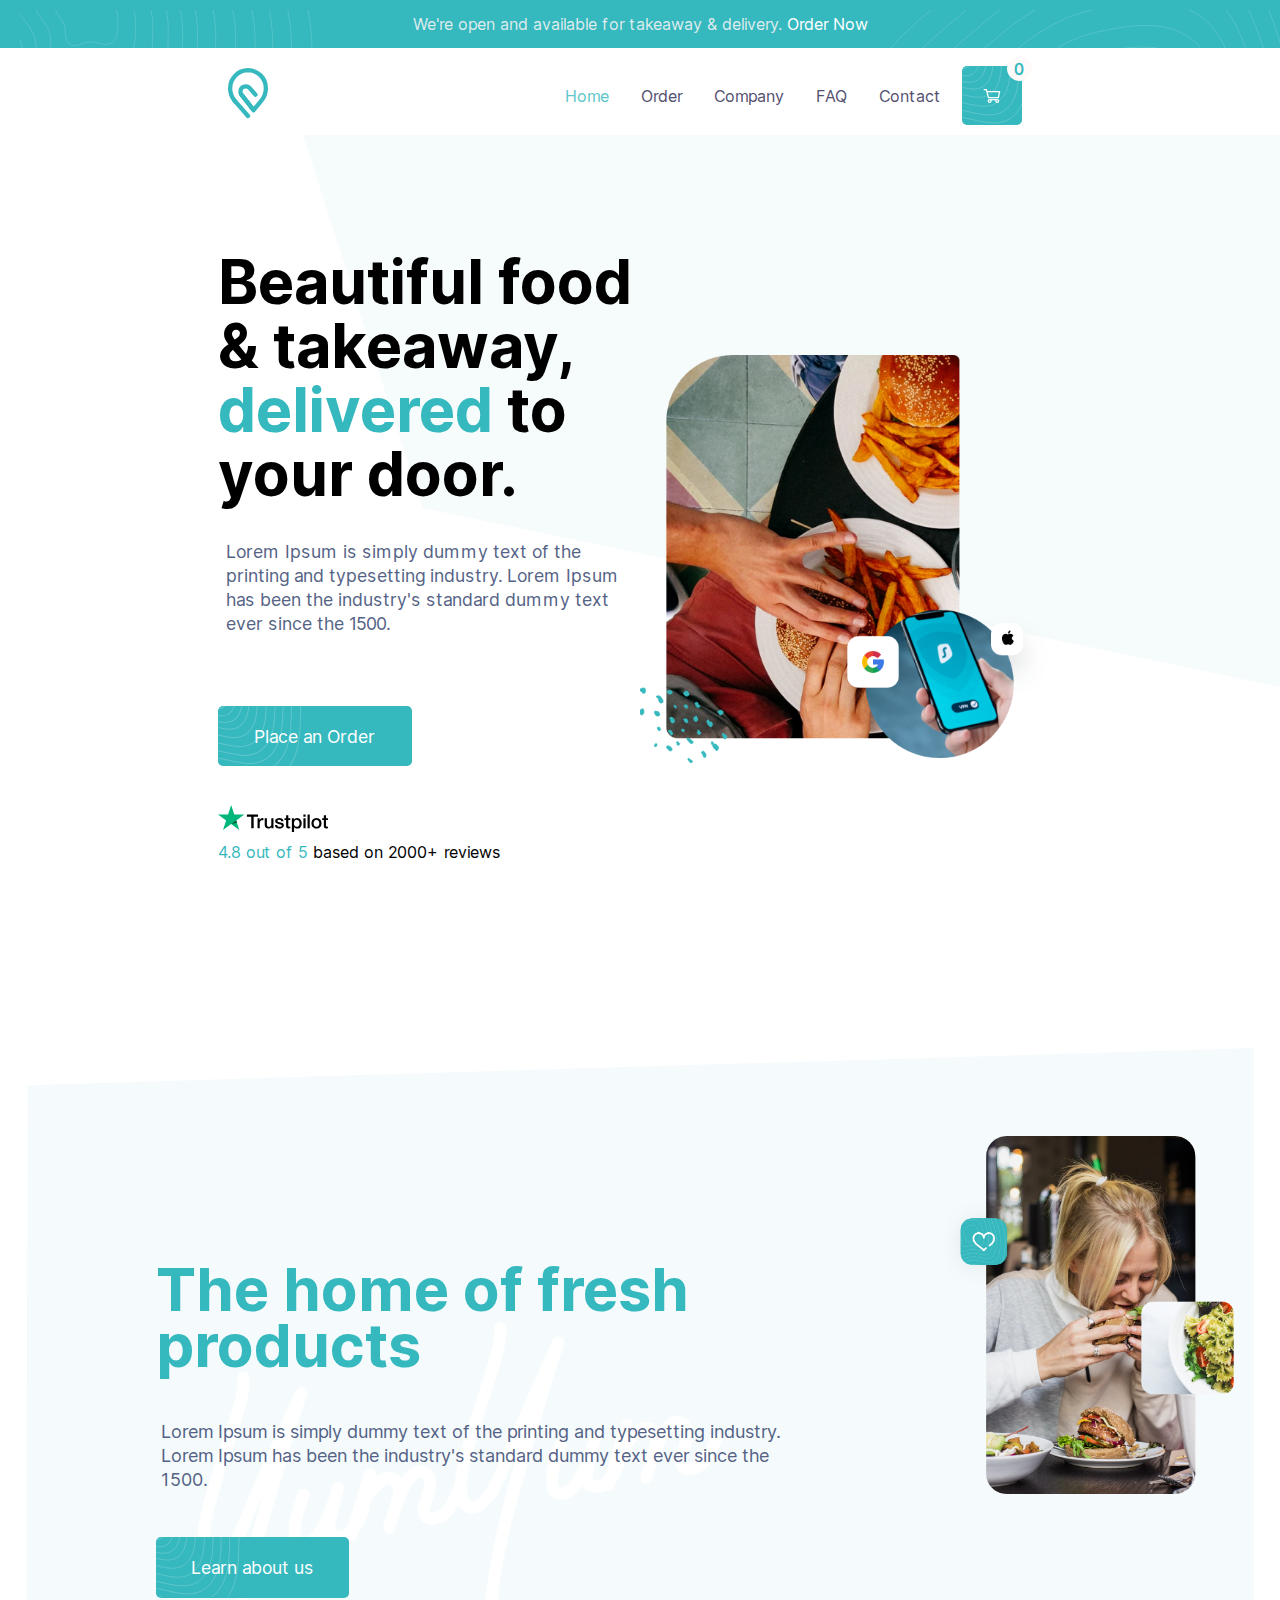
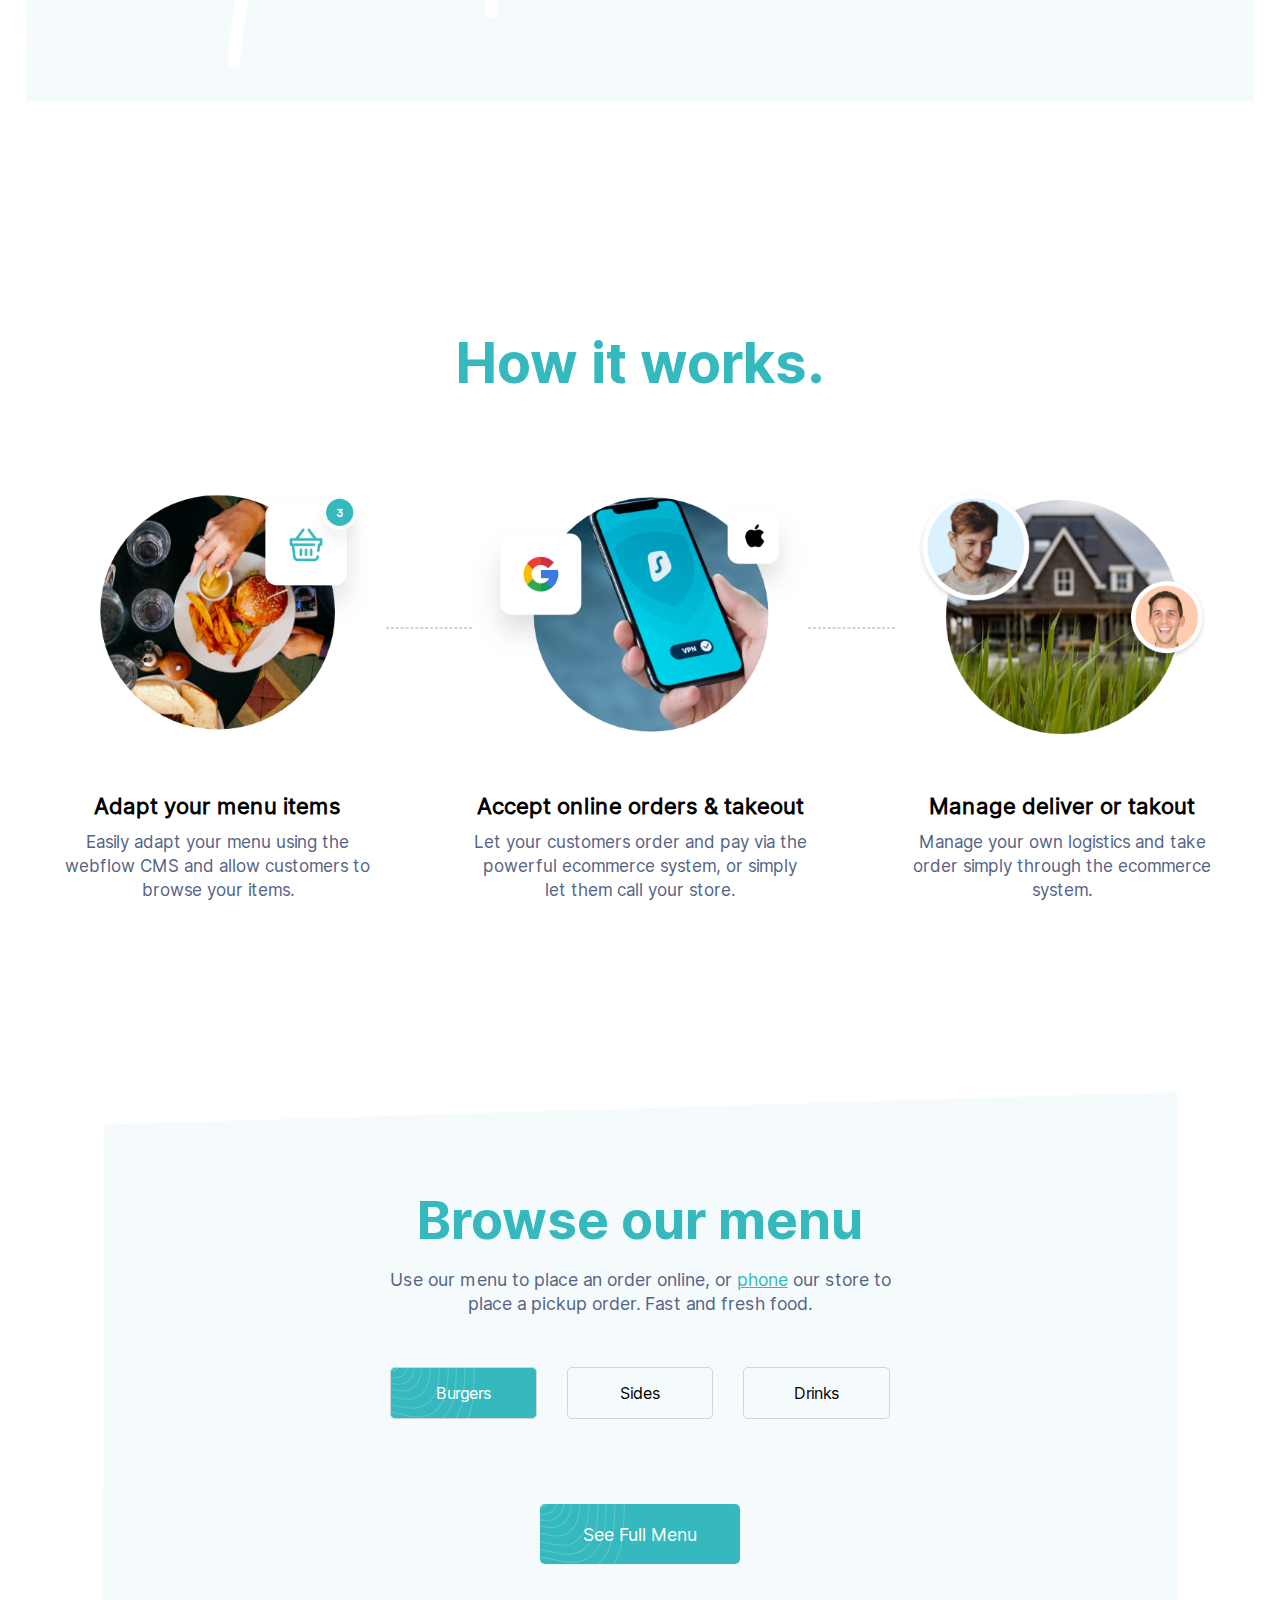
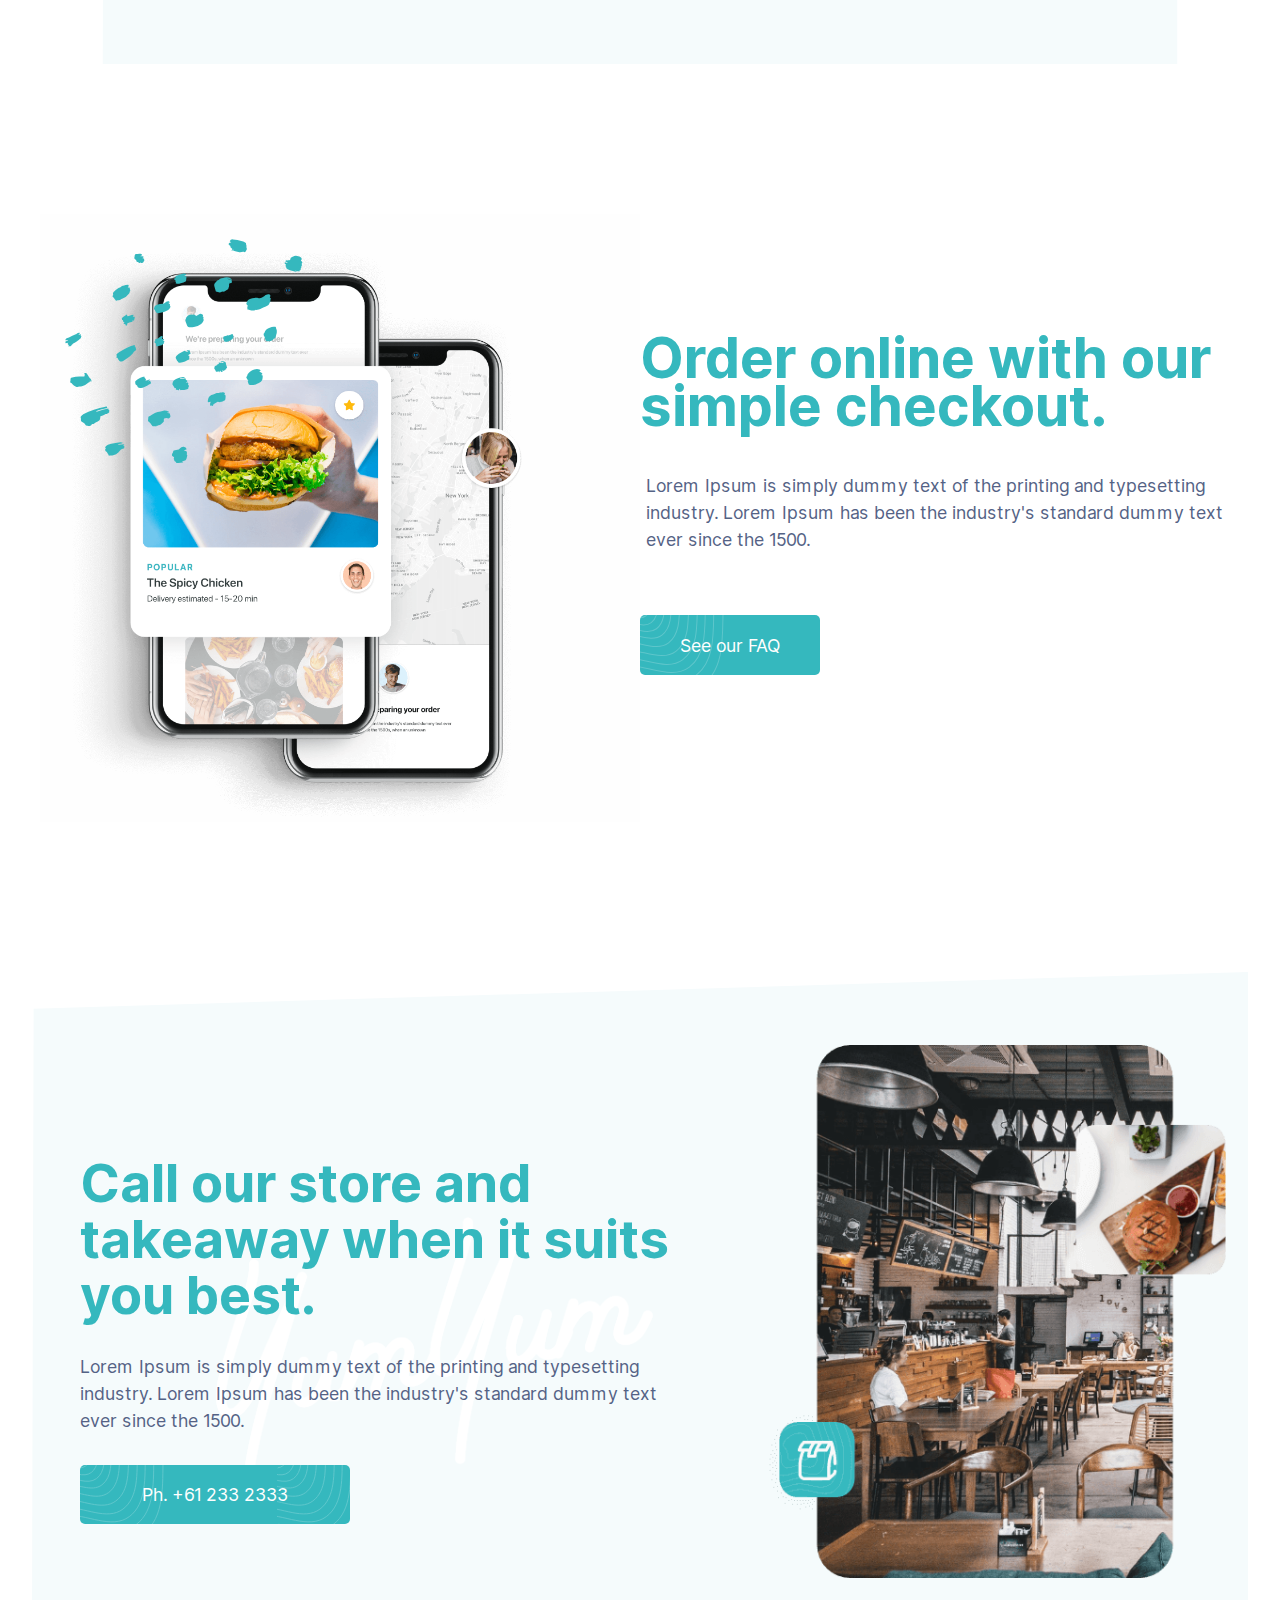
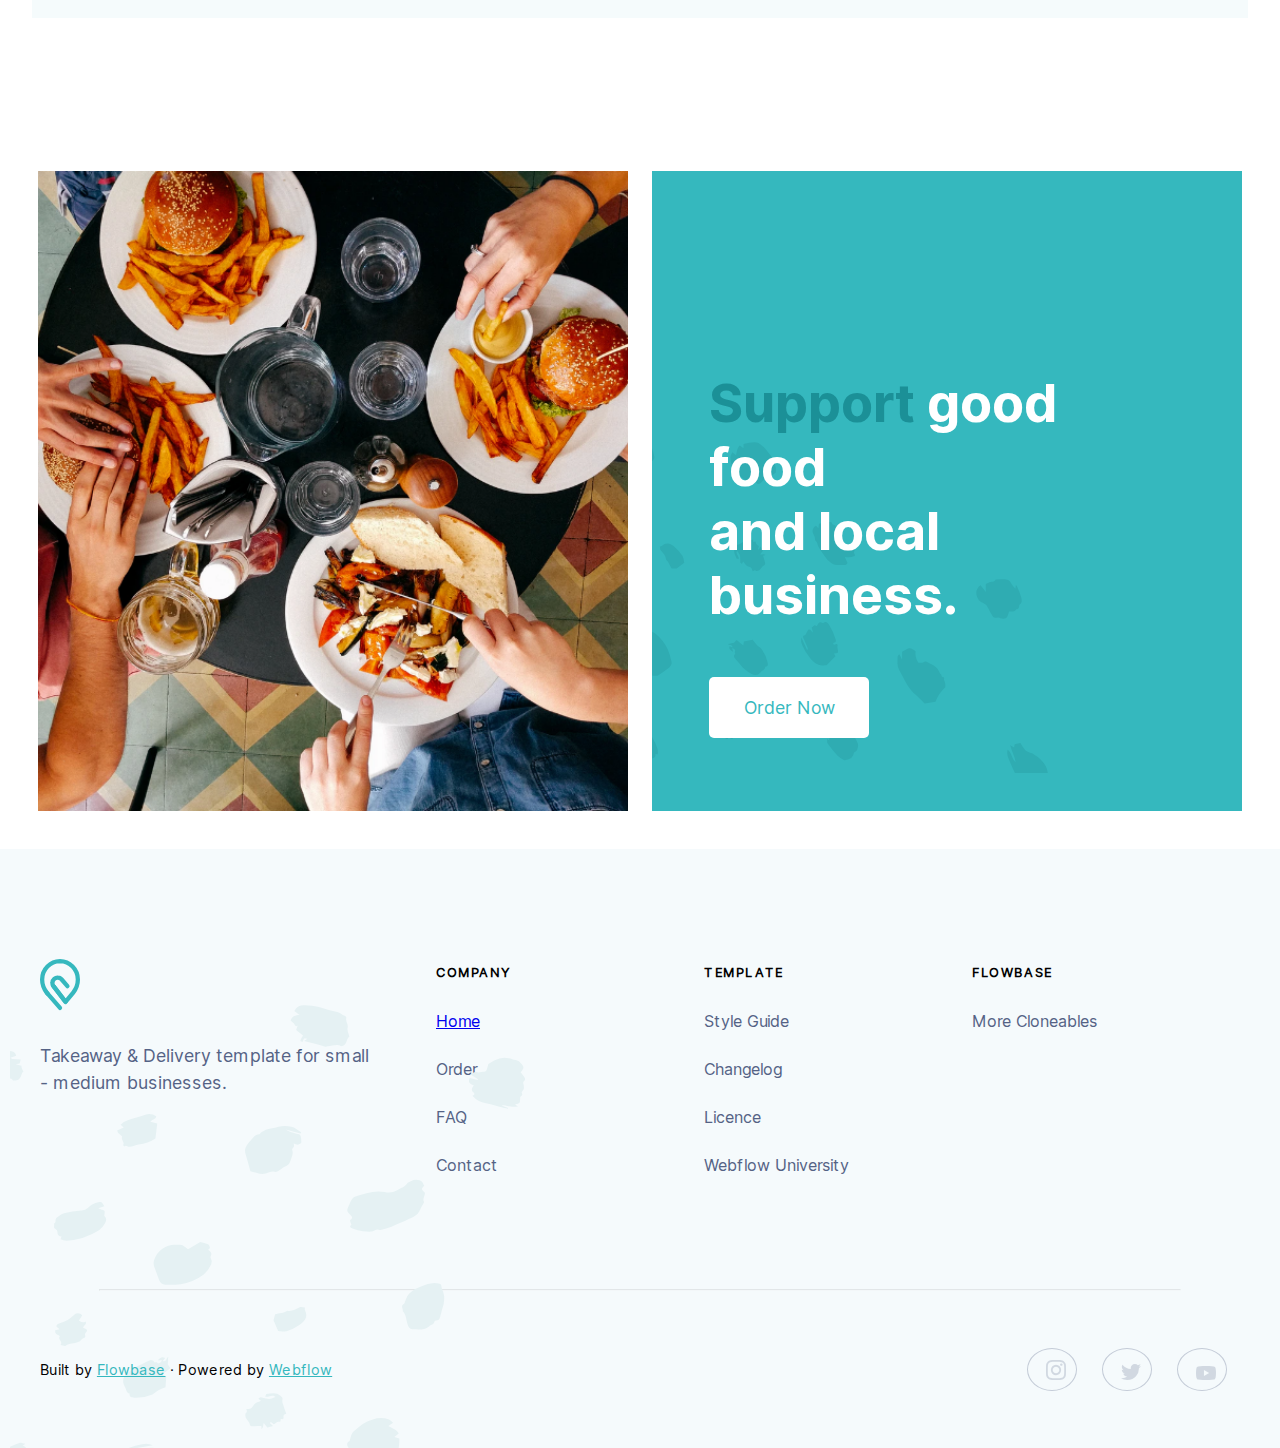
==== src/main/resources/static/index.html @ 2da36d3e "Created menu info retrieval from file + populate home page menu." ====
<!DOCTYPE html>
<html lang="en">
<head>
    <meta charset="UTF-8">
    <meta http-equiv="X-UA-Compatible" content="IE=edge">
    <meta name="viewport" content="width=device-width, initial-scale=1.0">
    <link rel="stylesheet" href="styles.css">
    <title>Document</title>
</head>
<body>
    <aside id="checkout-aside">
        <div id="blackout"></div>
        <div id="checkout-aside-content">
            <section id="checkout-top-section">
                <p>Your Order</p>
                <div id="checkout-close-container">
                    <img id="checkout-close" src="images/x-solid.svg" height="16px" width="16px"/>
                </div>
            </section>
    
            <hr class="edge-to-edge">
    
            <section id="checkout-bottom-section"></section>
        </div>
    </aside>

    <nav>
        <section id="delivery-notice">
            <img src="images/Banner Wave.svg" id="banner-wave">
            <p>We're open and available for takeaway & delivery. <a id="order-now">Order Now</a></p>
        </section>

        <section id="link-menu">
            <div id="nav-right">
                <div id="logo-container">
                    <a href="index.html"><img src="images/Logo.svg" id="logo"></a>
                </div>
                <ul id="nav-list">
                    <li><a class="active">Home</a></li>
                    <li><a>Order</a></li>
                    <li><a>Company</a></li>
                    <li><a>FAQ</a></li>
                    <li><a>Contact</a></li>
                </ul>

                <div id="cart-button">
                    <a>
                        <div id="cart-banner-container">
                            <img src="images/Button Wave.svg" id="cart-banner">
                        </div>
                        <img src="images/shopping-cart.svg" id="cart-pic">
                        <div id="round-div-cart">
                            <p id="in-cart">0</p>
                        </div>
                    </a>
                </div>

                <div id="burger-menu">
                    <a>
                        <img id="burger-menu-icon" src="images/Hamburger_icon.svg">
                    </a>
                </div>
            </div>
        </section>
    </nav>

    <main>
        <section id="first-impression">
            <img src="images/BG Shape.svg" id="impression-bg">
            <div id="first-impression-content">
                <div id="first-impression-left">
                    <h1>Beautiful food & takeaway, <span class="highlight-blue inter-bold">delivered</span> to your door.</h1>
                    <p id="h1-under">Lorem Ipsum is simply dummy text of the printing and typesetting industry. Lorem Ipsum has been the industry's standard dummy text ever since the 1500.</p>
                    <button class="design-button" id="first-impression-button">Place an Order</button>
                    <img id="trustpilot" src="images/trustpilot-logo.svg">
                    <p id="review-text"><span class="highlight-blue">4.8 out of 5</span> based on 2000+ reviews</p>
                </div>

                <div id="first-impression-right">
                    <img src="images/Hero Image.png" id="social-food">
                </div>
            </div>
        </section>

        <section id="fresh-products">
            <div id="fresh-products-content">
                <div id="left-fresh-section">
                    <img id="yum-yum" src="images/YumYum.png"> 
                    <h1>The home of fresh products</h1>
                    <p>Lorem Ipsum is simply dummy text of the printing and typesetting industry. Lorem Ipsum has been the industry's standard dummy text ever since the 1500.</p>
                    
                    <form onsubmit="learnAboutUs(event)" method="get">
                        <button id="about-us-button" class="design-button">Learn about us</button>
                    </form>
                </div>
                <div id="right-fresh-section">
                    <img id="woman-eating-burger" src="images/Group 33.png">
                </div>
            </div>
        </section>

        <section id="how-it-works">
            <h1 class="highlight-blue">How it works.</h1>

            <div id="steps-container">
                <div class="step" id="step-1">
                    <img class="step-image" src="images/Step 01.png">
                    <h2>Adapt your menu items</h2>
                    <p>Easily adapt your menu using the webflow CMS and allow customers to browse your items.</p>
                </div>
                
                <div class="dashed-line"></div>

                <div class="step" id="step-2">
                    <img class="step-image" src="images/Step 02.png">
                    <h2>Accept online orders & takeout</h2>
                    <p>Let your customers order and pay via the powerful ecommerce system, or simply let them call your store.</p>
                </div>
                
                <div class="dashed-line"></div>

                <div class="step" id="step-3">
                    <img class="step-image" src="images/Step 03.png">
                    <h2>Manage deliver or takout</h2>
                    <p>Manage your own logistics and take order simply through the ecommerce system.</p>
                </div>
            </div>
        </section>

        <section id="menu-container">
            <img class="background-image" id="menu-bg" src="images/BG Shape Content.svg">

            <section id="menu-content">
                <section id="menu-heading">
                    <h1>Browse our menu</h1>
                    <p>Use our menu to place an order online, or <a id="phone-link" class="highlight-blue">phone</a> our store to place a pickup order. Fast and fresh food.</p>
                    <section id="menu-type-buttons">
                        <button class="menu-button active-button">Burgers</button>
                        <button class="menu-button">Sides</button>
                        <button class="menu-button">Drinks</button>
                    </section>
                </section>

                <section id="menu-grid"></section>

                <button class="design-button" id="full-menu-button">See Full Menu</button>
            </section>
        </section>

        <section id="faq">
            <img id="dot-pattern" src="images/Content Pattern.svg">

            <section id="faq-content">
                <img id="faq-image" src="images/Phones.png">

                <div id="faq-right-section">
                    <h1 class="highlight-blue">Order online with our simple checkout.</h1>
                    <p>Lorem Ipsum is simply dummy text of the printing and typesetting industry. Lorem Ipsum has been the industry's standard dummy text ever since the 1500.</p>
                    <button id="see-faq-button" class="design-button">See our FAQ</button>
                </div>
            </section>

        </section>

        <section id="call">
            <div id="call-section">
                <div id="left-call-section">
                    <img id="call-yum-yum" src="images/YumYum.png">
                    <h1 class="highlight-blue">Call our store and takeaway when it suits you best.</h1>
                    <p>Lorem Ipsum is simply dummy text of the printing and typesetting industry. Lorem Ipsum has been the industry's standard dummy text ever since the 1500.</p>
                    <button id="faq-button" class="design-button">Ph. +61 233 2333</button>
                </div>

                <img id="phone-image" src="images/Food Takeaway.png">
            </div>
        </section>

        <section id="order">
            <div id="order-image-container"></div>

            <div id="order-section">
                <h1><span class="dark-prime-blue">Support</span> good food <br> and local business.</h1>
                <button id="order-button">Order Now</button>
            </div>
        </section>
    </main>

    <footer>
        <section id="links-section">
            <section id="logo-and-purpose">
                <img id="footer-logo" src="images/Logo.svg">
                <p>Takeaway & Delivery template for small - medium businesses.</p>
            </section>

            <section id="columns">
                <section class="footer-col">
                    <h6>COMPANY</h6>
                    <ul>
                        <li><a href="index.html" id="footer-home">Home</a></li>
                        <li><a id="footer-order">Order</a></li>
                        <li><a id="footer-faq">FAQ</a></li>
                        <li><a id="footer-contact">Contact</a></li>
                    </ul>
                </section>
    
                <section class="footer-col">
                    <h6>TEMPLATE</h6>
                    <ul>
                        <li class="footer-double-word"><a id="footer-style-guide">Style Guide</a></li>
                        <li><a id="footer-changelog">Changelog</a></li>
                        <li><a id="footer-licence">Licence</a></li>
                        <li class="footer-double-word"><a id="footer-webflow-uni">Webflow University</a></li>
                    </ul>
                </section>
    
                <section class="footer-col">
                    <h6>FLOWBASE</h6>
                    <ul>
                        <li class="footer-double-word"><a id="footer-more-cloneables">More Cloneables</a></li>
                    </ul>
                </section>
            </section>
        </section>

        <hr>

        <section id="socials-section">
            <img id="footer-dots" src="images/Pattern Footer.svg">

            <div id="socials-left-section">
                <p>Built by 
                    <a id="socials-flowbase" class="highlight-blue">Flowbase</a>
                     · Powered by 
                     <a id="socials-webflow" class="highlight-blue">Webflow</a>
                </p>
            </div>

            <div id="socials-right-section">
                <a><img id="instagram" class="social-button" src="images/social-instagram.svg"></a>
                <a><img id="twitter" class="social-button" src="images/social-twitter.svg"></a>
                <a><img id="youtube" class="social-button" src="images/social-youtube.svg"></a>
            </div>
        </section>
    </footer>

    <script src="javascript/buttons.js"></script>
</body>
</html>
---- src/main/resources/static/styles.css ----
@font-face {
    font-family: inter-bold;
    src: url(fonts/Inter-Bold.woff);
    font-weight: bold;
}

@font-face {
    font-family: inter-regular;
    src: url(fonts/Inter-Regular.woff);
}

@font-face {
    font-family: inter-semibold;
    src: url(fonts/Inter-SemiBold.woff);
}

* {
    margin: 0;
    padding: 0;
    box-sizing: border-box;
    font-family: inter-regular, Arial, Helvetica, sans-serif;
}

:root {
    --prime-color-blue: #35b8be;
    --trans-white: rgba(245, 245, 245, 0.875);
    --light-white: #ffffff;
    --purple-blue: #28224b;
    --light-purple-blue: #546285;
    --light-blue-bg-image: #f5fafc;
    --dark-prime-blue: #1b9097;
}

/* Classes and universal style*/
a {
    cursor: pointer;
}

.highlight-blue {
    color: var(--prime-color-blue);
}

.design-button {
    border: none;
    background-color: var(--prime-color-blue);
    padding: 1.2rem 2.3rem;
    background-image: url("images/Button\ Wave.svg");
    color: white;
    border-radius: 5px;
    font-size: 1.1rem;
}

.dark-prime-blue {
    color: var(--dark-prime-blue);
    font-family: inter-bold;
}

hr {
    opacity: .2;

    width: clamp(10%, 90%, 1200px);
    margin-left: auto;
    margin-right: auto;
}

.inter-bold {
    font-family: inter-bold;
}

.edge-to-edge {
    width: 100%;
}

/* == Templates CSS ==*/

/* Empty Cart */
#checkout-empty {
    display: flex;
    flex-direction: column;
}

#order-and-arrow-container {
    display: flex;
    flex-direction: column;
    align-items: center;
    padding-top: 50px;
}

#start-order-button {
    background-repeat: no-repeat;
    width: 200px;
}

#checkout-drawn-arrow {
    position: relative;
    right: -100px;
}

/* Non Empty Cart */
#non-empty-cart {
    width: 100%;
    display: flex;
    flex-direction: column;
}

#items-container {
    flex: 1;
}

#continue {
    display: flex;
    flex-direction: column;
    padding: 20px 25px;
}

#checkout-container {
    display: flex;
    flex-direction: row;
    font-size: 1.2rem;
}

#total-text {
    opacity: .8;
    width: 50%;
    text-align: left;
}

#subtotal {
    width: 50%;
    font-weight: 700;
    text-align: right;
}

#continue-button {
    background-repeat: no-repeat;
    padding-top: 15px;
    padding-bottom: 15px;
    margin-top: 15px;
}

/*Navigation-delivery notice*/
#delivery-notice {
    overflow-x: hidden;
    display: none;
    height: 48px;
    position: relative;
    background-color: var(--prime-color-blue);
}

#banner-wave {
    position: absolute;
    width: 100%;
    height: auto;
    left: 20px;
    top: 10px
}

#delivery-notice {
    text-align: center;
    color: var(--trans-white);
    overflow: hidden;
}

#delivery-notice p {
    font-size: 1rem;
    height: 100%;
    vertical-align: middle;
    line-height: 3rem;
}

#order-now {
    color: white;
}

/*Navigation-link menu*/
nav {
    overflow: hidden;
    background-color: var(--light-blue-bg-image);
}

#nav-background {
    position: absolute;
    z-index: -1;
}

#link-menu {
    background-color: var(--light-blue-bg-image);
    margin: 3% 0 8%;
}

#nav-right {
    display: flex;
    justify-content: right;
    margin: auto 10px;
}

#logo-container {
    justify-content: left;
    width: 100%;
    margin: auto;
}

#logo {
    width: 40px;
}

#nav-list {
    display: none;
}

#cart-button {
    background-color: var(--prime-color-blue);
    border-radius: 5px;
    position: relative;
    margin: 10px 5px;
}

#cart-banner-container {
    overflow: hidden;
}

#cart-banner {
    position: absolute;
}

#cart-pic {
    width: 20px;
    margin: 20px 20px 15px 20px;
}

#round-div-cart {
    position: absolute;
    top: -10px;
    right: -10px;
    height: 25px;
    width: 25px;
    border-radius: 50%;
    background-color: rgb(255, 250, 250);
}

#in-cart {
    text-align: center;
    margin: 3px;
    color: var(--prime-color-blue);
    font-weight: bold;
}

#burger-menu {
    border-radius: 5px;
    margin: 10px 5px;
    background-color: #7e828f1a;
}

#burger-menu-icon {
    width: 20px;
    margin: 20px 20px 15px 20px
}

/* Checkout Overlay */
#checkout-aside {
    display: none;
    position: fixed;
    width: 100%;
    height: 100%;
    z-index: 100;
}

#blackout {
    position: absolute;
    z-index: -1;
    height: 100%;
    width: 100%;
    background-color: black;
    opacity: .8;
}

#checkout-aside-content {
    background-color: #ffffff;
    width: 100%;
    height: 100%;
    max-width: 500px;
    position: absolute;
    right: 0px;
    display: flex;
    flex-direction: column;
}

#checkout-top-section {
    display: flex;
    padding: 15px 23px;
    flex: 0;
}

#checkout-top-section p {
    font-family: inter-bold;
    width: 80%;
    font-size: 1.7rem;
}

#checkout-close-container {
    width: 20%;
    align-self: center;
}

#checkout-close {
    float: right;
    cursor: pointer;
}

#checkout-bottom-section {
    text-align: center;
    display: flex;
    align-items: center;
    justify-content: center;
    overflow: hidden;
    flex: 1;
}

/* First Impressions Section*/
#first-impression {
    overflow-x: hidden;
}

#first-impression-content {
    padding: 1rem auto 0;
}

#first-impression-left {
    display: flex;
    flex-direction: column;
    align-items: center;
    justify-content: center;
    overflow: hidden;
}

#first-impression-left h1 {
    font-size: 3rem;
    text-align: center;
    font-family: inter-bold;
    line-height: 3.1rem;
    margin: 6% 0;
}

#h1-under {
    margin: 2% .5rem 20px;
    color: var(--light-purple-blue);
    text-align: center;
    font-size: 1.1rem;
    line-height: 1.5rem;
}

#first-impression-button {
    margin: 12% 0 7%;
}

#trustpilot {
    margin: 10px 15px 10px 0px;
}

#review-text {
    color: black;
    margin-bottom: 6rem;
}

#first-impression-right {
    display: flex;
    justify-content: center;
    margin-bottom: 4rem;
}

#social-food {
    width: 95%;
}

#impression-bg {
    max-height: 440px;
    position: absolute;
    z-index: -1;
    right: 0;
}

/* Fresh products section*/
#fresh-products {
    position: relative;
    overflow: hidden;
    background-image: url(images/BG\ Shape\ Content.svg);
    background-repeat: no-repeat;
    background-position: center;
    background-size: 1000%;
    padding-bottom: 30%;
}

#yum-yum {
    position: absolute;
    top: 20%;
    width: 100%;
    z-index: -1;
    max-width: 400px;
}

#fresh-products-content {
    display: flex;
    flex-direction: column;
    overflow: hidden;
    max-width: 500px;
    margin-left: auto;
    margin-right: auto;
}

#left-fresh-section {
    display: flex;
    flex-direction: column;
    align-items: center;
    padding-top: 7rem;
    z-index: 1;
}

#left-fresh-section h1 {
    text-align: center;
    color: var(--prime-color-blue);
    font-size: 3rem;
    margin-bottom: 2rem;
    line-height: 3rem;
    font-family: inter-bold;
    padding: 0 6% 0 0;
}

#left-fresh-section p {
    color: var(--light-purple-blue);
    text-align: center;
    line-height: 1.5rem;
    font-size: 1.125rem;
    padding: 5px;
}

#about-us-button {
    width: 250px;
    margin: 3rem auto;
    background-repeat: no-repeat;
}

#right-fresh-section {
    margin-top: 30px;
    margin-right: 10px;
}

#woman-eating-burger {
    width: 100%;
    margin-right: 5px;
    max-width: 500px;
    margin-top: 1rem;
}

/* How it works section*/
.step {
    text-align: center;
    width: clamp(100%, 40%, 100%);
}

.step-image {
    margin-bottom: 2.9rem;
    width: clamp(100%, 40%, 400px);
}

.step h2 {
    padding: 0 2rem;
    margin: 1px;
}

.step p {
    padding: 0 2.7rem;
    color: var(--light-purple-blue);
    line-height: 1.5rem;
}

.dashed-line {
    border: 1px dashed lightgrey;
    width: 1px;
    height: 100px;
    align-self: center;
    margin: 30px 0;
}

#how-it-works h1 {
    text-align: center;
    font-size: 3rem;
    margin: 70px 0 50px;
    font-family: inter-bold;
}

#steps-container {
    display: flex;
    flex-direction: column;
    padding: 0 10px 70px 10px;
}

/* Menu section*/
.menu-button {
    border: 1px solid lightgray;
    background-color: transparent;
    margin: 2% 15px;
    border-radius: 5px;
    padding: 15px;
    font-size: 1rem;
    cursor: pointer;
}

.product-card {
    margin: 10px 5px;
    background-color: white;
    border-radius: 5px;
    border: 1px solid rgba(53, 184, 190, .2);
    padding: 10px 15px;
}

.product-photo-container {
    border-radius: 10px;
    display: flow-root;
}

.menu-product-photo {
    border-radius: 10px;
    width: 100%;
}

.product-name-price {
    display: flex;
    flex-direction: column;
    margin: 1.4rem 0 0;
}

.product-name {
    font-size: 1.2rem;
    font-weight: 700;
    margin-bottom: .7rem;
    font-family: inter-bold;
}

.product-description{
    line-height: 1.4rem;
    color: var(--light-purple-blue);
}

.quantity-add-button {
    display: flex;
    margin: 1rem 0;
}

.quantity {
    margin-right: .5rem;
    border-radius: 5px;
    padding: .7rem;
    width: 25%;
    font-size: 1rem;
    background-color: #fafafa;
    border: 1px solid lightgray;
}

.quantity:focus {
    outline: 1px solid rgba(41, 84, 255, 0.598);
    border-style: none;
}

.add-to-cart-button {
    background-image: none;
    padding: 0 0.8rem;
    font-size: 1rem;
    cursor: pointer;
}

#menu-type-buttons .active-button {
    background-image: url("images/Button\ Wave.svg");
    background-color: var(--prime-color-blue);
    background-repeat: no-repeat;
    color: white;
    font-size: 1rem;
}

#menu-container {
    background-color: var(--light-blue-bg-image);
}

#menu-bg {
    display: none;
}

#menu-content {
    display: flex;
    flex-direction: column;
}

#menu-heading {
    text-align: center;
    max-width: 550px;
    margin-left: auto;
    margin-right: auto;
}

#menu-heading h1 {
    color: var(--prime-color-blue);
    font-size: 3rem;
    text-align: center;
    line-height: 3.5rem;
    margin: 100px 0 20px 0;
    font-family: inter-bold;
}

#phone-link {
    text-decoration: underline;
}

#menu-heading p {
    padding: 0 15px;
    line-height: 1.5rem;
    color: var(--light-purple-blue);
    font-size: 1.1rem;
    margin-bottom: 50px;
    margin-left: auto;
    margin-right: auto;
}

#menu-type-buttons {
    margin: 25px 0;
    display: flex;
    flex-direction: column;
    padding: 0 10px;
}

#menu-grid {
    display: flex;
    flex-direction: column;
    padding: 0px 20px;
    justify-content: space-evenly;
}

#full-menu-button {
    width: 80%;
    background-repeat: no-repeat;
    background-size: cover;
    margin-left: auto;
    margin-right: auto;
    margin: 50px auto 100px;
}

/* Faq Section */
#faq {
    position: relative;
    margin-right: auto;
    margin-left: auto;
    padding-top: 20%;
    width: clamp(10%, 100%, 1200px);
}

#dot-pattern {
    position: absolute;
    width: 70%;
}

#faq-content {
    display: flex;
    flex-direction: column;
}

#faq-image {
    margin-bottom: 20%;
}

#faq-right-section {
    text-align: center;
}

#faq-right-section h1 {
    font-family: inter-bold;
    font-size: 3rem;
    line-height: 3rem;
}

#faq-right-section p {
    color: var(--light-purple-blue);
    font-size: 1.1rem;
    margin: 1rem 0 2rem;
    padding: 0 .4rem;
    line-height: 1.7rem;
}

#see-faq-button {
    width: 80%;
    background-repeat: no-repeat;
    background-size: cover;
    margin: 5% 0 20%;
}

/*Call Section*/
#call {
    position: relative;
    background-color: var(--light-blue-bg-image);
    overflow: hidden;
    z-index: -1;
    padding: 120px 5px;
    background-image: url(images/BG\ Shape\ Content.svg);
    background-repeat: no-repeat;
    background-position: top center;
}

#call-yum-yum {
    position: absolute;
    top: 22%;
    width: 100%;
    z-index: -1;
    left: 0;
    width: clamp(10%, 90%, 500px);
}

#call-section {
    text-align: center;
    width: clamp(10%, 100%, 1500px);
}

#left-call-section {
    padding-bottom: 50px;
    width: clamp(10%, 100%, 600px);
    margin-left: auto;
    margin-right: auto;
}

#left-call-section h1 {
    font-size: 2.9rem;
    font-family: inter-bold;
    line-height: 3rem;
}

#left-call-section p {
    padding: 20px 1px 50px;
    color: var(--light-purple-blue);
    font-size: 1.1rem;
    line-height: 1.7rem;
}

#faq-button {
    width: 80%;
}

#phone-image {
    width: 100%;
    padding: 6% 2% 0 0;
    max-width: 520px;
}

/* Order Section */ 
#order {
    display: flex;
    flex-direction: column;
    margin: 3%;
    overflow: hidden;
}

#order-image-container {
    height: 420px;
    overflow: hidden;
    background-image: url(images/Group\ Photo.png);
    background-repeat: no-repeat;
    background-size: cover;
    background-position: 50% 50%;
}

#order-section {
    position: relative;
    background-color: var(--prime-color-blue);
    margin-top: 7%;
    padding: 70px 4%;
    z-index: 1;
    height: 420px;
    background-image: url(images/Pattern\ 01.svg);
    background-repeat: no-repeat;
    background-size: contain;
}

#order-section h1 {
    font-size: 2.56rem;
    color: white;
    font-family: inter-bold;
    line-height: 3rem;
}

#order-button {
    color: var(--prime-color-blue);
    background-color: white;
    padding: 19px 29%;
    border: none;
    border-radius: 5px;
    font-size: 1.1rem;
    margin: 50px 0 0;
}

/* Footer section */
footer {
    position: relative;
    display: flex;
    flex-direction: column;
    background-color: var(--light-blue-bg-image);
    padding: 0 3%;
    z-index: 2;
}

#links-section {
    position: relative;
    display: flex;
    flex-direction: column;
    padding: 0 0 20%;

    width: clamp(10%, 100%, 1200px);
    margin-left: auto;
    margin-right: auto;
}

#footer-logo {
    padding: 30% 0 11%;
    width: 13%;
}

#logo-and-purpose p {
    color: var(--light-purple-blue);
    font-size: 1.1rem;
}

.footer-col {
    margin: 15% 0;
    line-height: 3rem;
    color: var(--light-purple-blue);
}

.footer-col h6 {
    color: black;
    font-size: .8rem;
    letter-spacing: .1rem;
}

#socials-section {
    font-size: .9rem;
    padding: 17% 1% 10%;
    position: relative;
    z-index: 2;
    width: clamp(10%, 100%, 1200px);
    margin-right: auto;
    margin-left: auto;
}

#socials-left-section {
    text-align: center;
    letter-spacing: .02rem;
}

#socials-flowbase, #socials-webflow {
    text-decoration-line: underline;
}

#footer-dots {
    position: absolute;
    left: 0;
    bottom: 0;
    width: 100%;
    z-index: -1;
}

#socials-right-section {
    text-align: center;
    margin: 10%;
}

#socials-right-section a {
    border: 1px solid var(--light-purple-blue);
    padding: 3%;
    border-radius: 50%;
    opacity: .3;
    margin: 0 5%;
}

.social-button {
    width: 2%;
    margin: 0 1%;
}

ul li {
    list-style-type: none;
}

@media screen and (min-width: 990px){
    /* Display delivery and order note*/
    nav {
        background-color: white;
    }

    #delivery-notice {
        display: block;
    }

    #link-menu {
        margin: .5rem 4% auto 2%;
        background-color: white;
    }

    /* Hide burger menu, list nav links. */
    #burger-menu {
        display: none;
    }

    .active {
        color: var(--prime-color-blue)
    }

    #nav-list{
        display: flex;
        list-style-type: none;
        align-items: center;
    }

    #nav-list li {
        margin: auto 1rem;
        color: var(--purple-blue);
        opacity: .8;
    }

    #nav-list li:hover {
        opacity: 1;
    }

    /*First Impression section */
    #first-impression {
        position: relative;
        overflow: hidden;
    }

    #first-impression-content {
        display: flex;
        padding: 8.5rem 2rem;
        overflow: hidden;
    }

    #first-impression-left {
        display: flex;
        width: 50%;
        align-items: start;
    }

    #first-impression-left h1 {
        text-align: left;
        font-size: 3.8rem;
        line-height: 4rem;
    }

    #h1-under {
        text-align: left;
    }

    #first-impression-right {
        width: 50%;
    }

    #order-button {
        margin: 1rem 0px;
    }

    #social-food {
        object-fit: contain;
        width: 100%;
    }

    #impression-bg {
        max-height: 600px;
    }

    /* Fresh Products Section */
    #fresh-products {
        background-size: clamp(10px, 100%, 1600px) 80%;
        padding: 60px 10px 0px;
    }

    #yum-yum {
        z-index: -1;
        top: 200px;
        width: clamp(200px, 50%, 600px);
        max-width: initial;
    }

    #fresh-products-content {
        display: flex;
        flex-direction: row;
        overflow: visible;
        margin-top: 2rem;
        max-width: 1600px;
    }

    #left-fresh-section {
        padding-left: 3%;
        align-items: start;
    }

    #left-fresh-section h1 {
        font-size: 60px;
        text-align: left;
        line-height: 3.5rem;
    }

    #left-fresh-section p {
        margin: 10px 0;
        text-align: left;
    }

    #about-us-button {
        margin: 30px 0;
        padding: 20px 35px;
        width: auto;
    }

    #right-fresh-section {
        flex-basis: 50%;
        position: relative;
        top: -50px;
    }

    /* How it works section*/
    .dashed-line {
        width: 300px;
        height: 1px;
        align-self: auto;
        margin: 150px 0;
    }

    .step {
        display: flex;
        flex-direction: column;
        max-height: 440px;
    }

    .step h2 {
        padding: 0 0px;
        font-size: 22px;
    }
    
    .step p {
        margin-top: 10px;
        padding: 0;
        font-size: 17px;
    }

    .step img {
        max-width: auto;
        max-height: 360px;
    }

    #how-it-works h1{
        padding-bottom: 30px;
        font-size: 3.5rem;
    }

    #how-it-works {
        padding: 110px 0 120px;
    }

    #steps-container {
        display: flex;
        flex-direction: row;
        width: clamp(200px, 100%, 1200px);
        margin-left: auto;
        margin-right: auto;
    }

    /* Menu container */
    .product-card {
        max-width: 48%;
        display: flex;
        flex-direction: row;
        padding: 10px 25px;
    }

    .product-photo-container {
        max-width: 30%;
        align-self: center;
        margin-right: 30px;
        max-width: 120px;
    }

    .product-name-price {
        display: flex;
        flex-direction: row;
        justify-content: space-between;
    }

    .menu-button {
        width: 100%;
    }

    .quantity {
        width: 60px;
    }

    #menu-container {
        background-color: transparent;
        position: relative;
    }

    #menu-bg {
        position: absolute;
        padding: 0 2%;
        width: 100%;
        height: 100%;
        z-index: -1;
        display: initial;
        left: 0;
    }

    #menu-content {
        width: clamp(10%, 100%, 1300px);
        margin-left: auto;
        margin-right: auto;
    }

    #menu-heading h1 {
        font-family: inter-bold;
        font-size: 3.3rem;
    }

    #menu-heading p {
        margin: auto;
    }

    #menu-type-buttons {
        flex-direction: row;
        justify-content: center;
        margin-top: 40px;
    }

    #menu-grid {
        flex-direction: row;
        flex-flow: row wrap;
        row-gap: 1%;
        column-gap: 1%;
        margin: auto 2%;
    }

    #full-menu-button {
        max-width: 200px;
    }

    /* Faq Section */
    #faq {
        padding: 150px 0 0px;
    }

    #dot-pattern {
        margin: 2% 2%;
        width: 20%;
    }

    #faq-content {
        flex-direction: row;
    }

    #faq-image {
        width: 50%;
        max-width: 600px;
        padding-bottom: 150px;
        margin-bottom: 0;
    }

    #faq-right-section {
        display: flex;
        flex-direction: column;
        text-align: left;
        width: 50%;
    }

    #faq-right-section h1 {
        font-size: 3.5rem;
        margin-top: 20%;
    }

    #faq-right-section p {
        margin-top: 7%;
    }

    #see-faq-button {
        max-width: 180px;
    }

    /* Call section */
    #call {
        background-color: transparent;
        z-index: -1;
        padding: 0 20px;
        background-size: clamp(10%, 95%, 1600px);
    }

    #call-yum-yum {
        max-width: 700px;
        left: 13%;
        top: 25%;
    }

    #call-section {
        position: relative;
        display: flex;
        flex-direction: row;
        padding: 0 10px;
        margin-right: auto;
        margin-left: auto;
    }

    #left-call-section {
        display: flex;
        flex-direction: column;
        justify-content: center;
        text-align: left;
        padding: 15% 0;
    }

    #left-call-section h1 {
        font-size: 3.3rem;
        line-height: 3.5rem;;
    }

    #left-call-section p {
        padding: 5% 0;
    }

    #faq-button {
        width: 45%;
    }

    #phone-image {
        width: 48%;
        height: 60%;
    }

    /* Order Section */
    #order {
        flex-direction: row;
        margin: 5% 3% 3%;
        justify-content: space-between;
    }

    #order-image-container {
        width: 49%;
        overflow: hidden;
        height: 640px;
    }

    #order-section {
        margin: 0;
        width: 49%;
        padding: 150px 57px 100px;
        height: 640px;
    }

    #order-section h1 {
        font-size: 3.3rem;
        line-height: 4rem;
        padding-top: 50px;
    }

    #order-button {
        padding: 20px 10px;
        margin: 50px 0;
        width: 160px;
    }

    /* Footer Section */
    footer {
        padding: 0px 3% 0;
    }

    #links-section {
        flex-direction: row;
        padding: 0;
    }

    #logo-and-purpose {
        width: 33%;
        display: flex;
        flex-direction: column;
        row-gap: 6%;
    }

    #logo-and-purpose p {
        padding-right: 15%;
        line-height: 1.7rem;
    }

    #footer-logo {
        padding: 110px 0 5px;
        width: clamp(10%, 100%, 40px);
    }

    #columns {
        display: flex;
        flex-direction: row;
        padding: 100px 0;
        width: 67%;
    }

    .footer-col {
        margin: 0;
        width: 33.33%;
    }

    #socials-section {
        display: flex;
        flex-direction: row;
        padding: 70px 0;
    }

    #socials-left-section {
        width: 50%;
        text-align: left;
    }

    #socials-right-section {
        width: 50%;
        margin: 0;
        text-align: right;
    }

    #socials-right-section a {
        position: relative;
        margin: 0 2.1%;
        padding: 2% 4%;
    }

    .social-button {
        position: absolute;
        bottom: 25%;
        width: 20px;
        right: 20%;
    }

    #footer-dots {
        width: 60%;
        left: -30px
    }
}

@media screen and (min-width:1200px) {
    /* Nav Section */
    #link-menu {
        padding: 0 15%;
    }

    /* First-Impression Section */
    #first-impression-content {
        padding: 7% 17%;
    }

    /* Fresh Products Seciton */
    #fresh-products {
        background-size: clamp(100px, 100%, 1600px);
        background-position: top center;
        margin: 0 2%;
    }

    #left-fresh-section {
        padding: 10% 10%;
    }
}
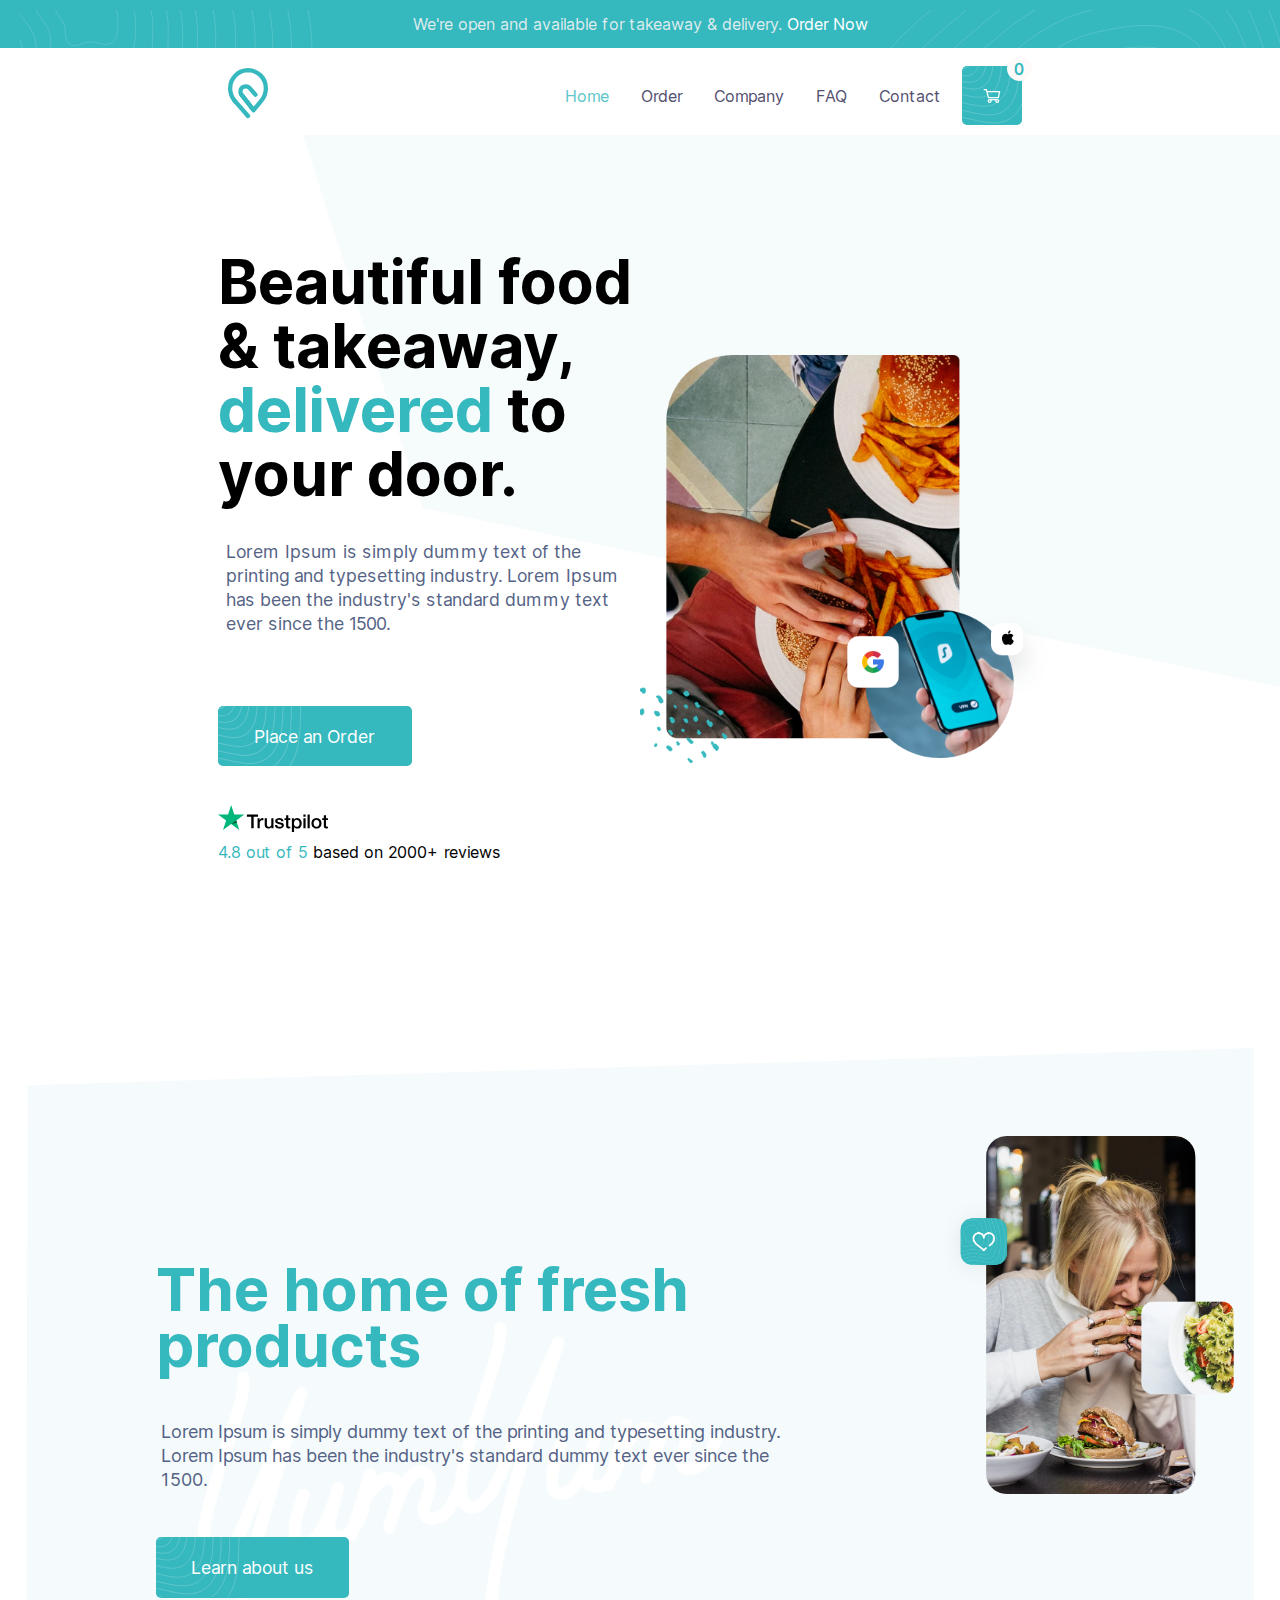
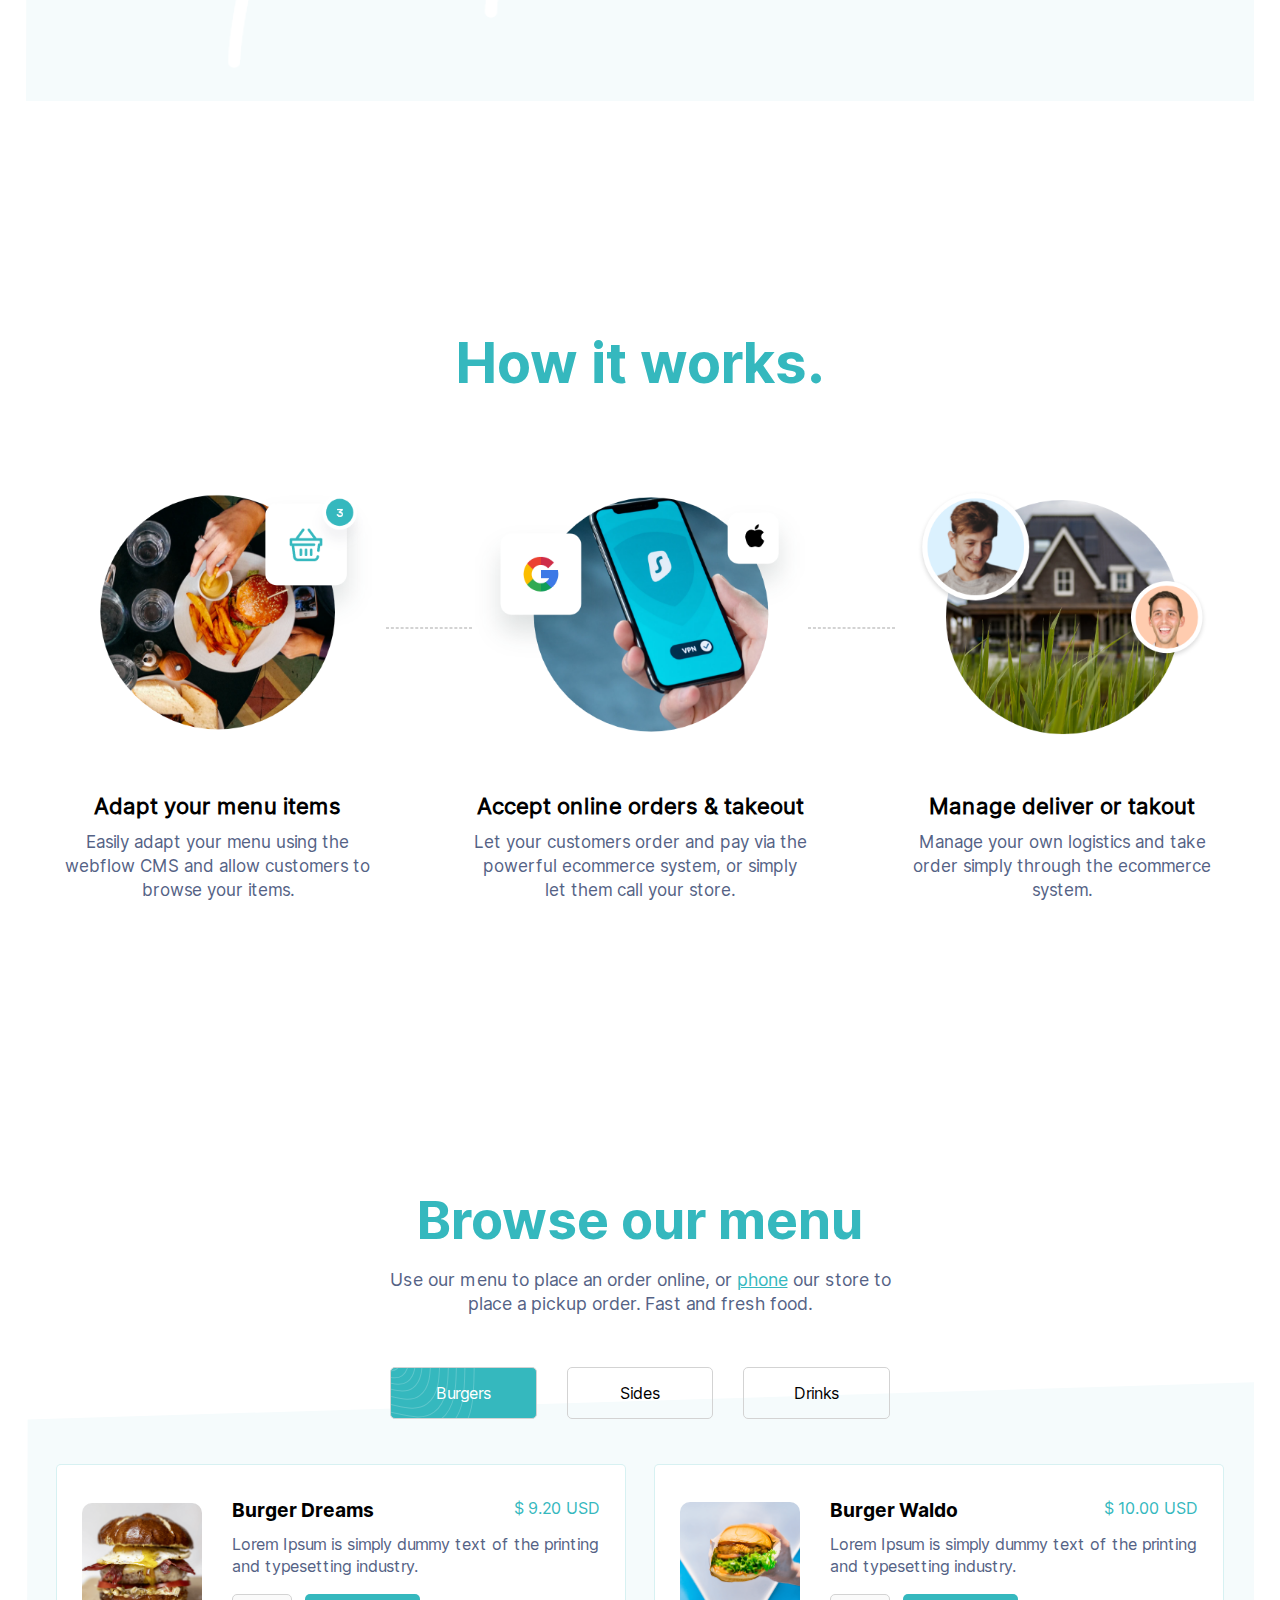
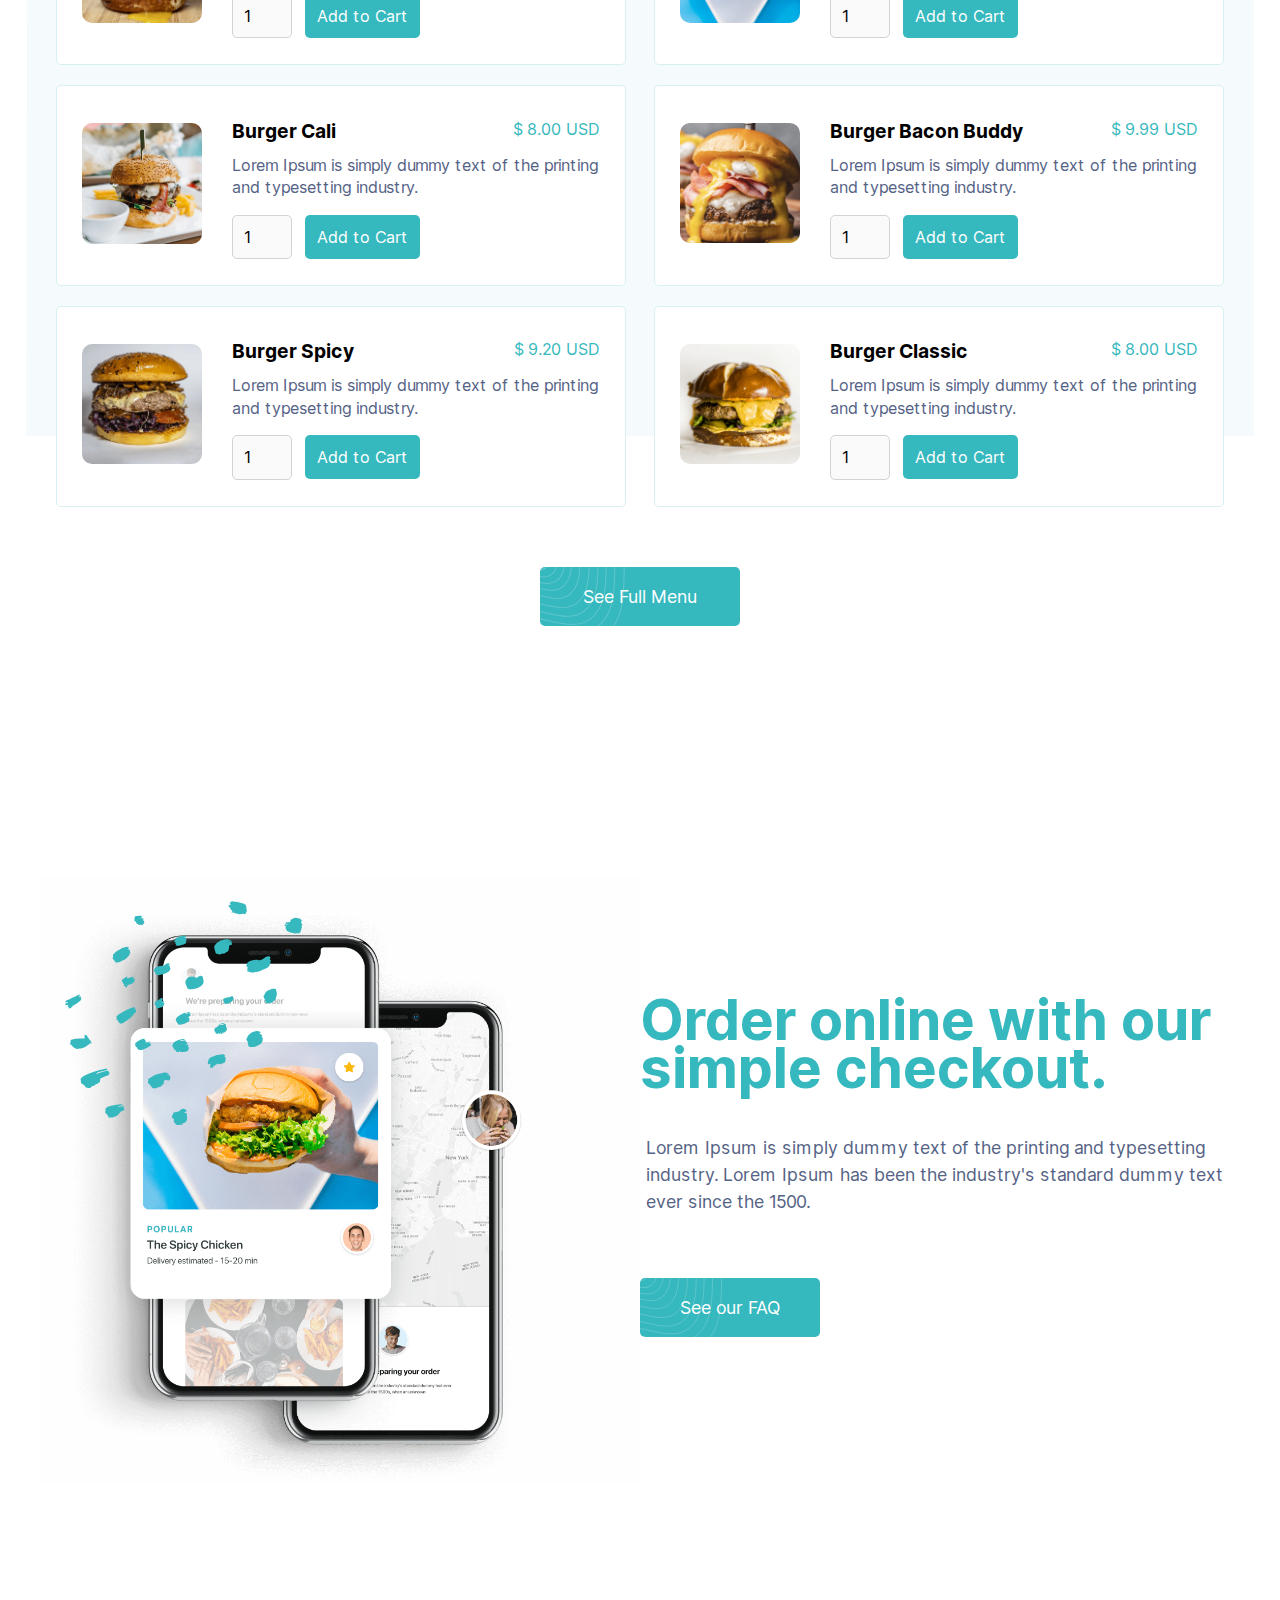
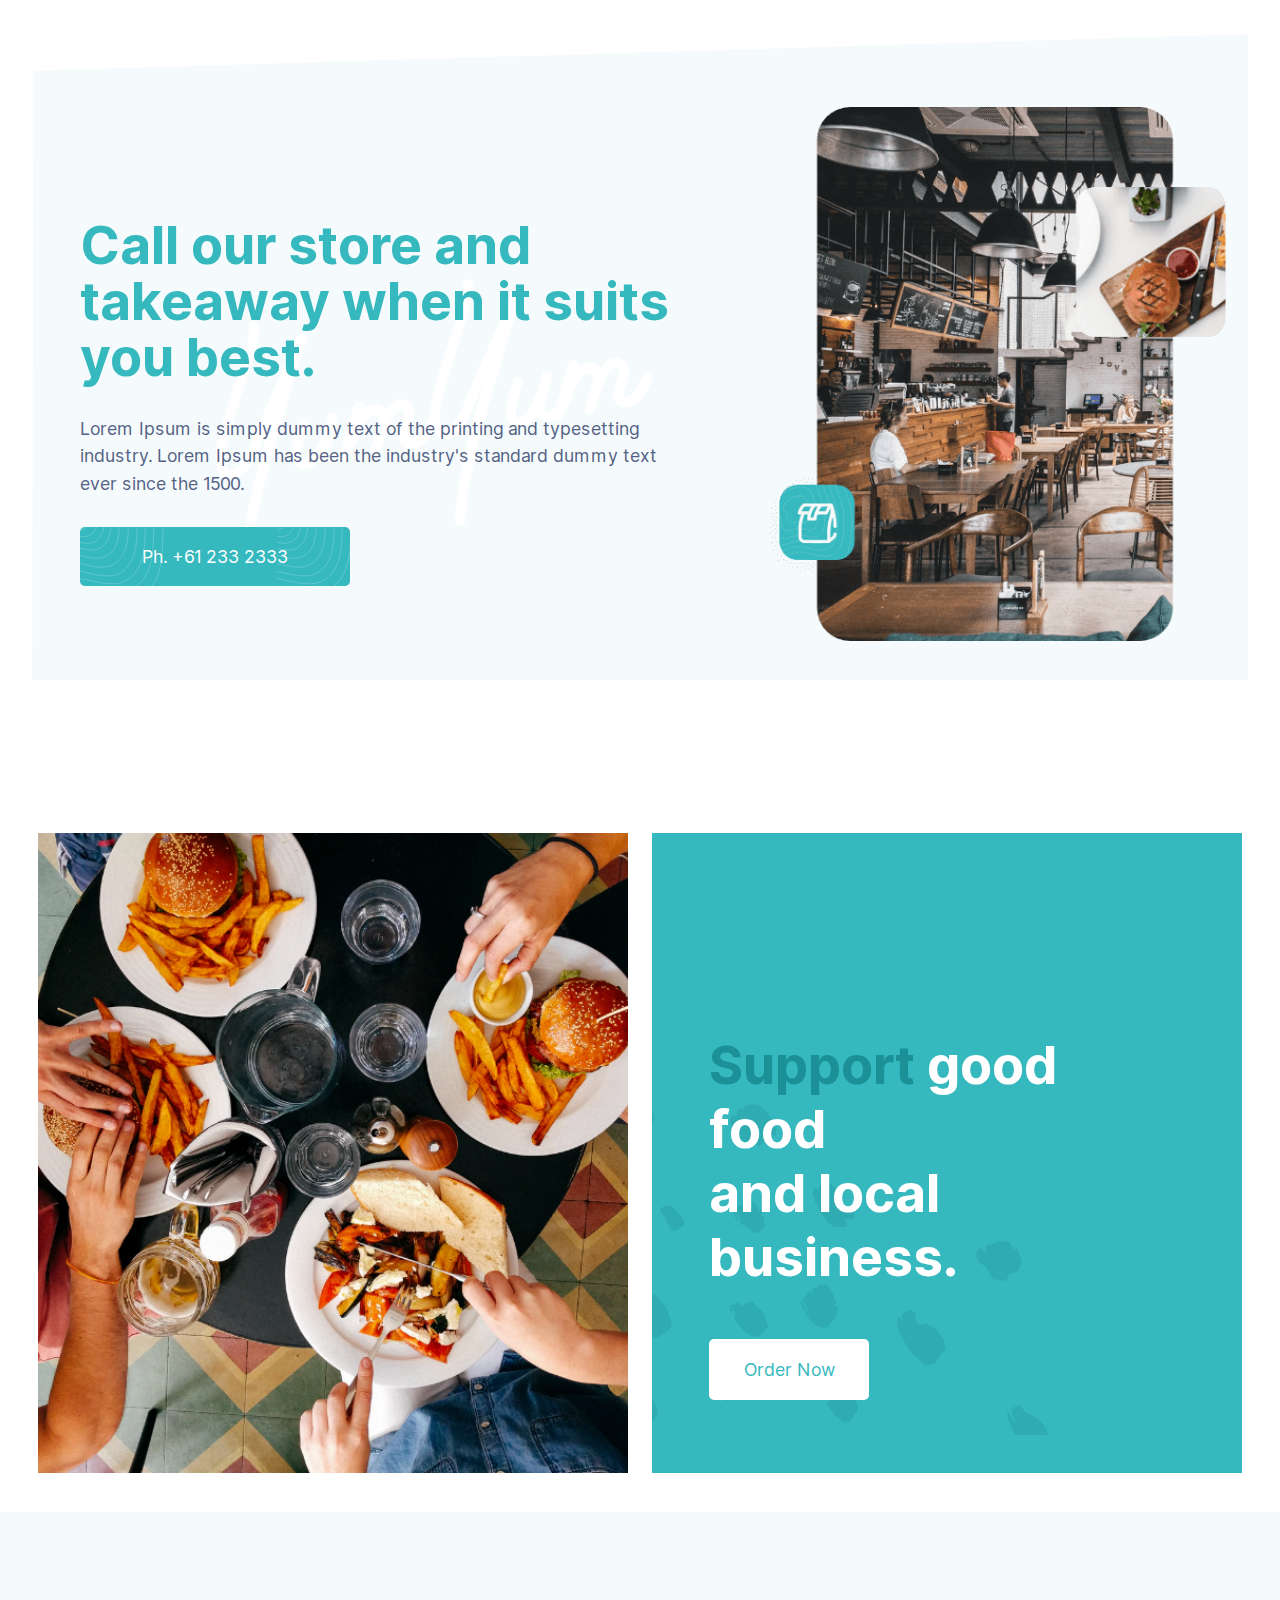
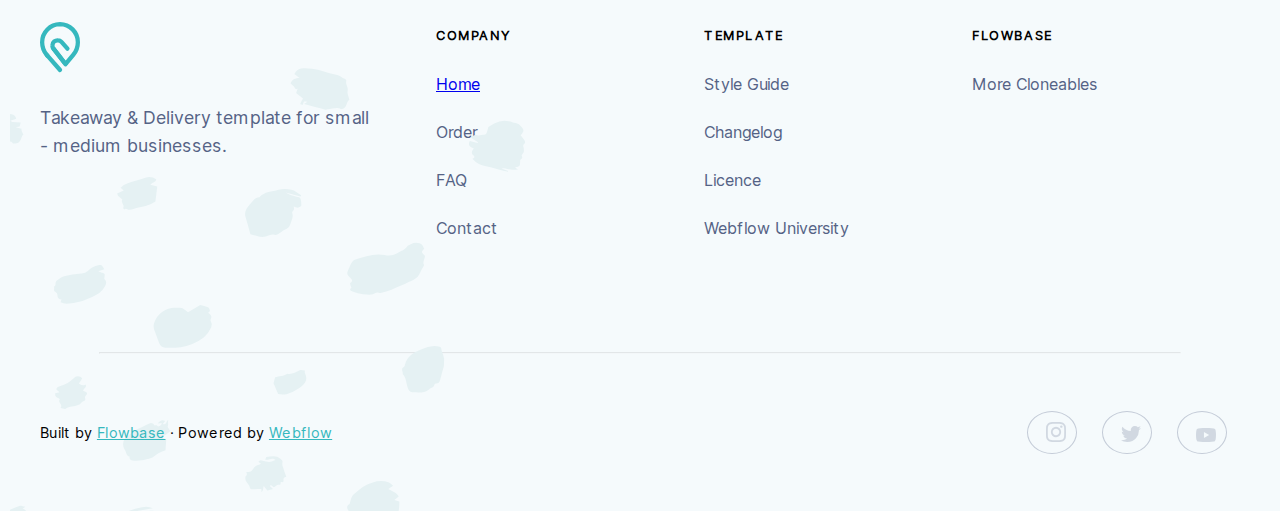
==== commit df0bb7c3: "Linked renamed main js file + Updated title." ====
--- a/src/main/resources/static/index.html
+++ b/src/main/resources/static/index.html
@@ -5,7 +5,7 @@
     <meta http-equiv="X-UA-Compatible" content="IE=edge">
     <meta name="viewport" content="width=device-width, initial-scale=1.0">
     <link rel="stylesheet" href="styles.css">
-    <title>Document</title>
+    <title>Chomp - Clone</title>
 </head>
 <body>
     <aside id="checkout-aside">
@@ -135,9 +135,9 @@
                     <h1>Browse our menu</h1>
                     <p>Use our menu to place an order online, or <a id="phone-link" class="highlight-blue">phone</a> our store to place a pickup order. Fast and fresh food.</p>
                     <section id="menu-type-buttons">
-                        <button class="menu-button active-button">Burgers</button>
-                        <button class="menu-button">Sides</button>
-                        <button class="menu-button">Drinks</button>
+                        <button id="burgersMenuButton" class="menu-button active-button">Burgers</button>
+                        <button id="sidesMenuButton" class="menu-button">Sides</button>
+                        <button id="drinksMenuButton" class="menu-button">Drinks</button>
                     </section>
                 </section>
 
@@ -243,6 +243,6 @@
         </section>
     </footer>
 
-    <script src="javascript/buttons.js"></script>
+    <script src="javascript/main.js"></script>
 </body>
 </html>--- a/src/main/resources/static/styles.css
+++ b/src/main/resources/static/styles.css
@@ -105,6 +105,7 @@
 
 #items-container {
     flex: 1;
+    padding: 15px 15px;
 }
 
 #continue {
@@ -136,6 +137,52 @@
     padding-top: 15px;
     padding-bottom: 15px;
     margin-top: 15px;
+}
+
+/* Cart Item CSS*/
+.cart-item-container {
+    display: flex;
+    flex-direction: row;
+    padding: 10px;
+}
+
+.cart-photo {
+    width: 60px;
+}
+
+.namePriceRemove {
+    font-size: 1rem;
+    width: 80%;
+    padding-left: 20px;
+    line-height: 1.2rem;
+    text-align: left;
+}
+
+.cart-item-name {
+    font-weight: 700;
+    font-size: .9rem;
+}
+
+.cart-item-price {
+    font-size: .9rem;
+}
+
+.cart-remove {
+    background-color: transparent;
+    border: none;
+    color: orangered;
+    cursor: pointer;
+    width: 100%;
+    text-align: left;
+    font-size: 1rem;
+}
+
+.cart-quantity {
+    background-color: #fafafa;
+    width: 60px;
+    border: 1px solid lightgray;
+    border-radius: 3px;
+    padding: .6rem;
 }
 
 /*Navigation-delivery notice*/
@@ -278,7 +325,7 @@
     background-color: #ffffff;
     width: 100%;
     height: 100%;
-    max-width: 500px;
+    max-width: 480px;
     position: absolute;
     right: 0px;
     display: flex;
@@ -563,7 +610,7 @@
 
 .add-to-cart-button {
     background-image: none;
-    padding: 0 0.8rem;
+    padding: 0.75rem;
     font-size: 1rem;
     cursor: pointer;
 }
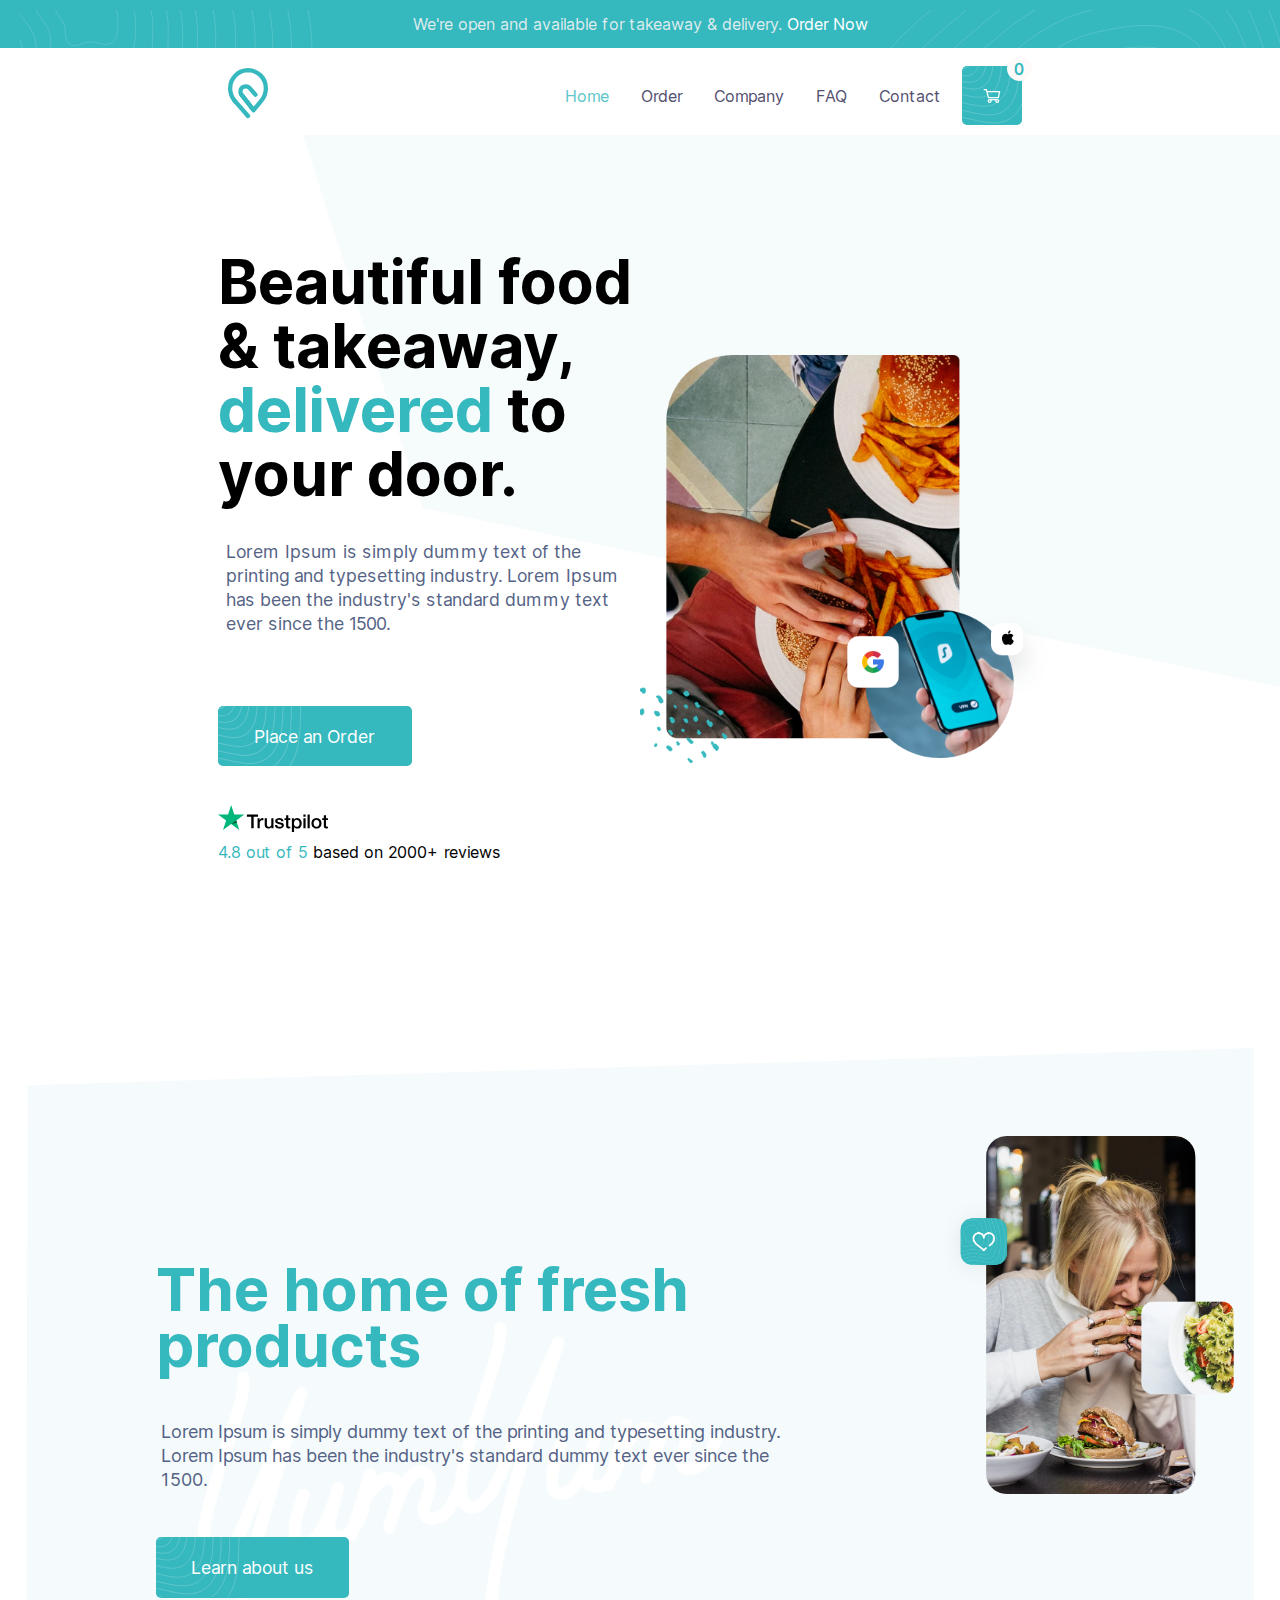
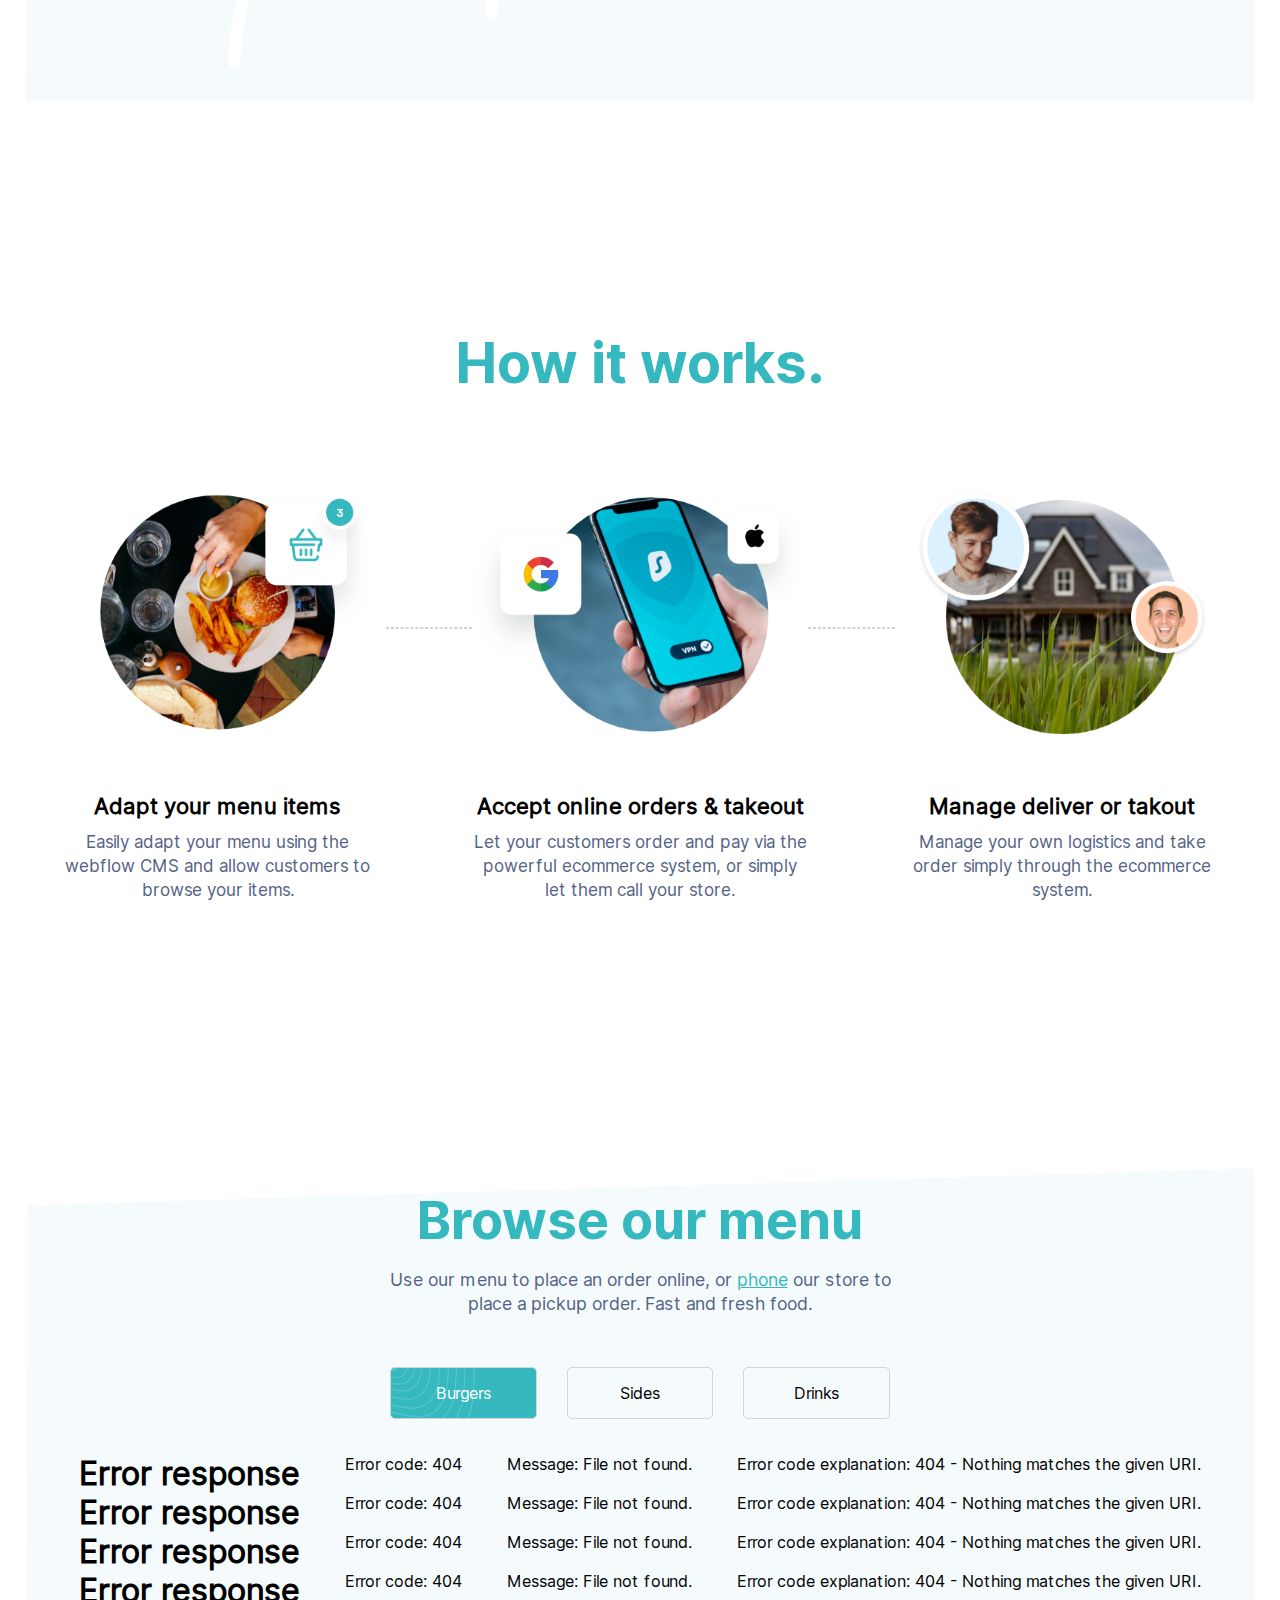
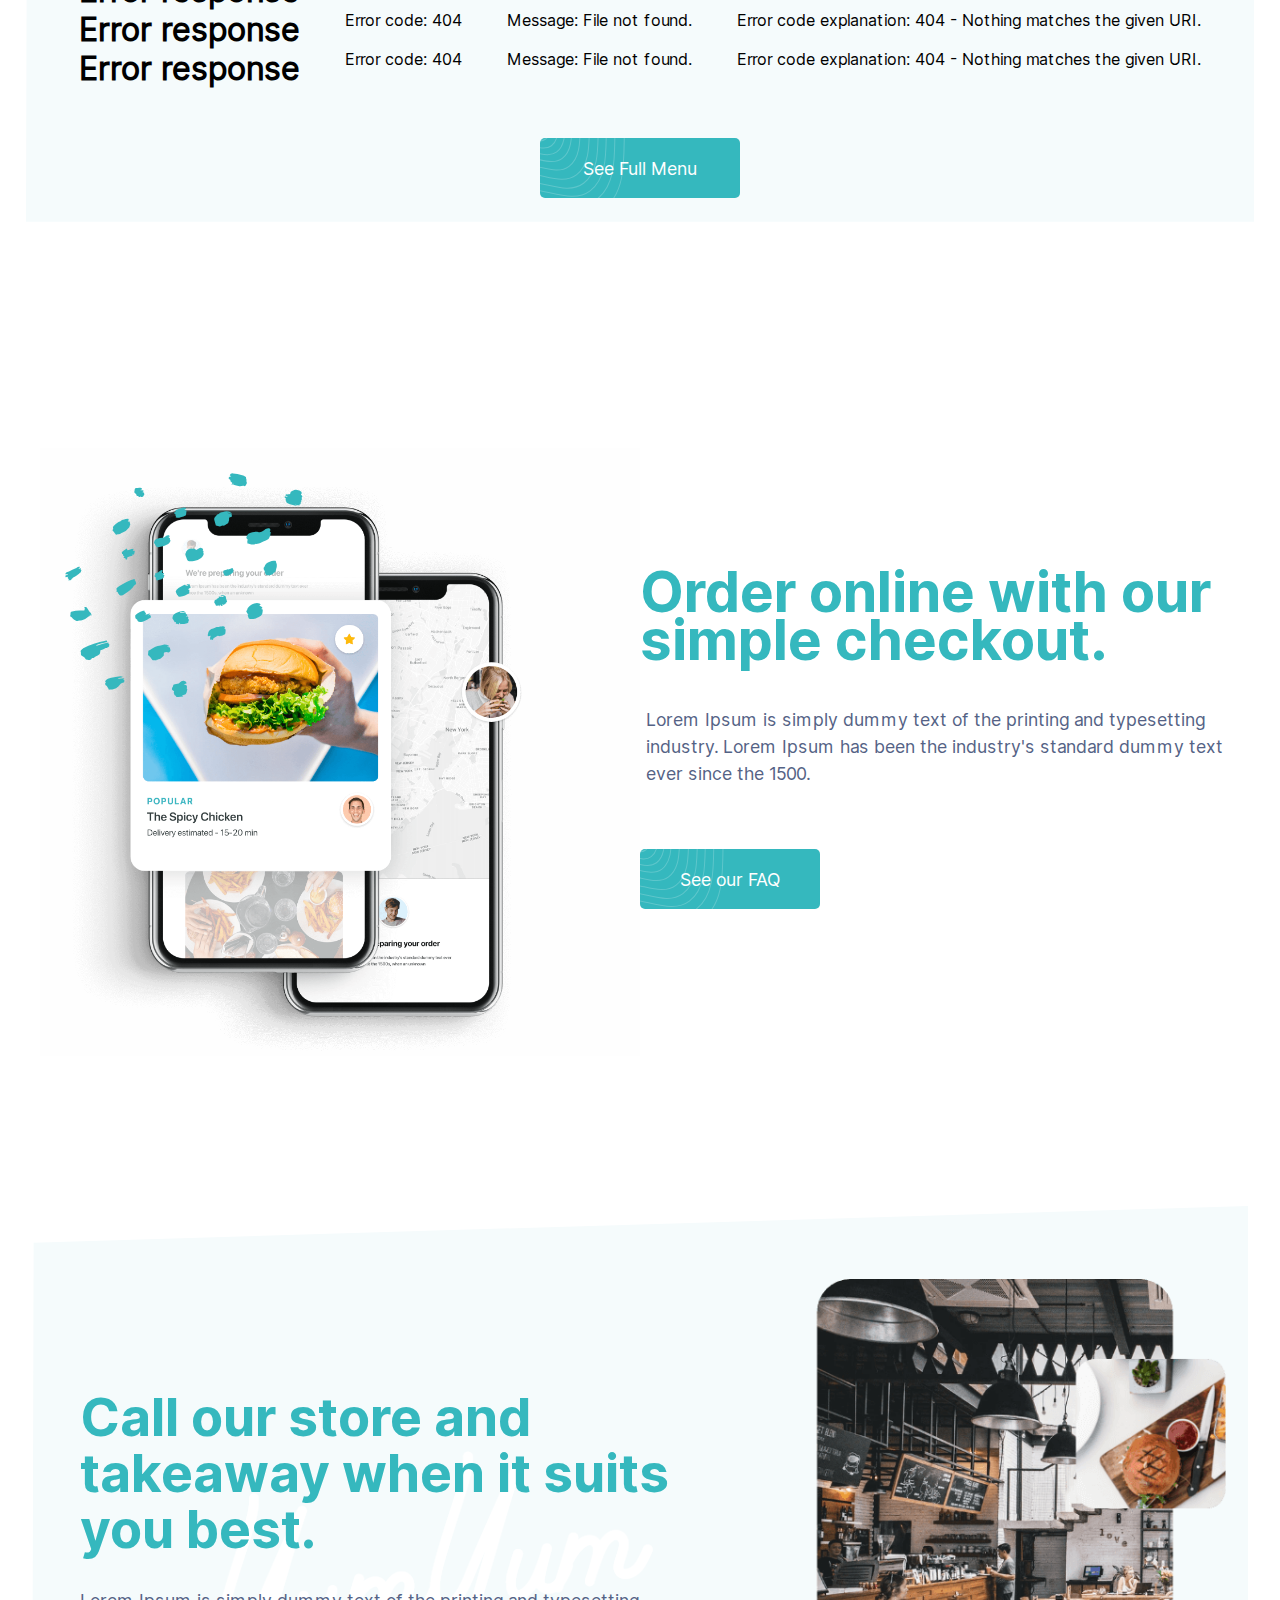
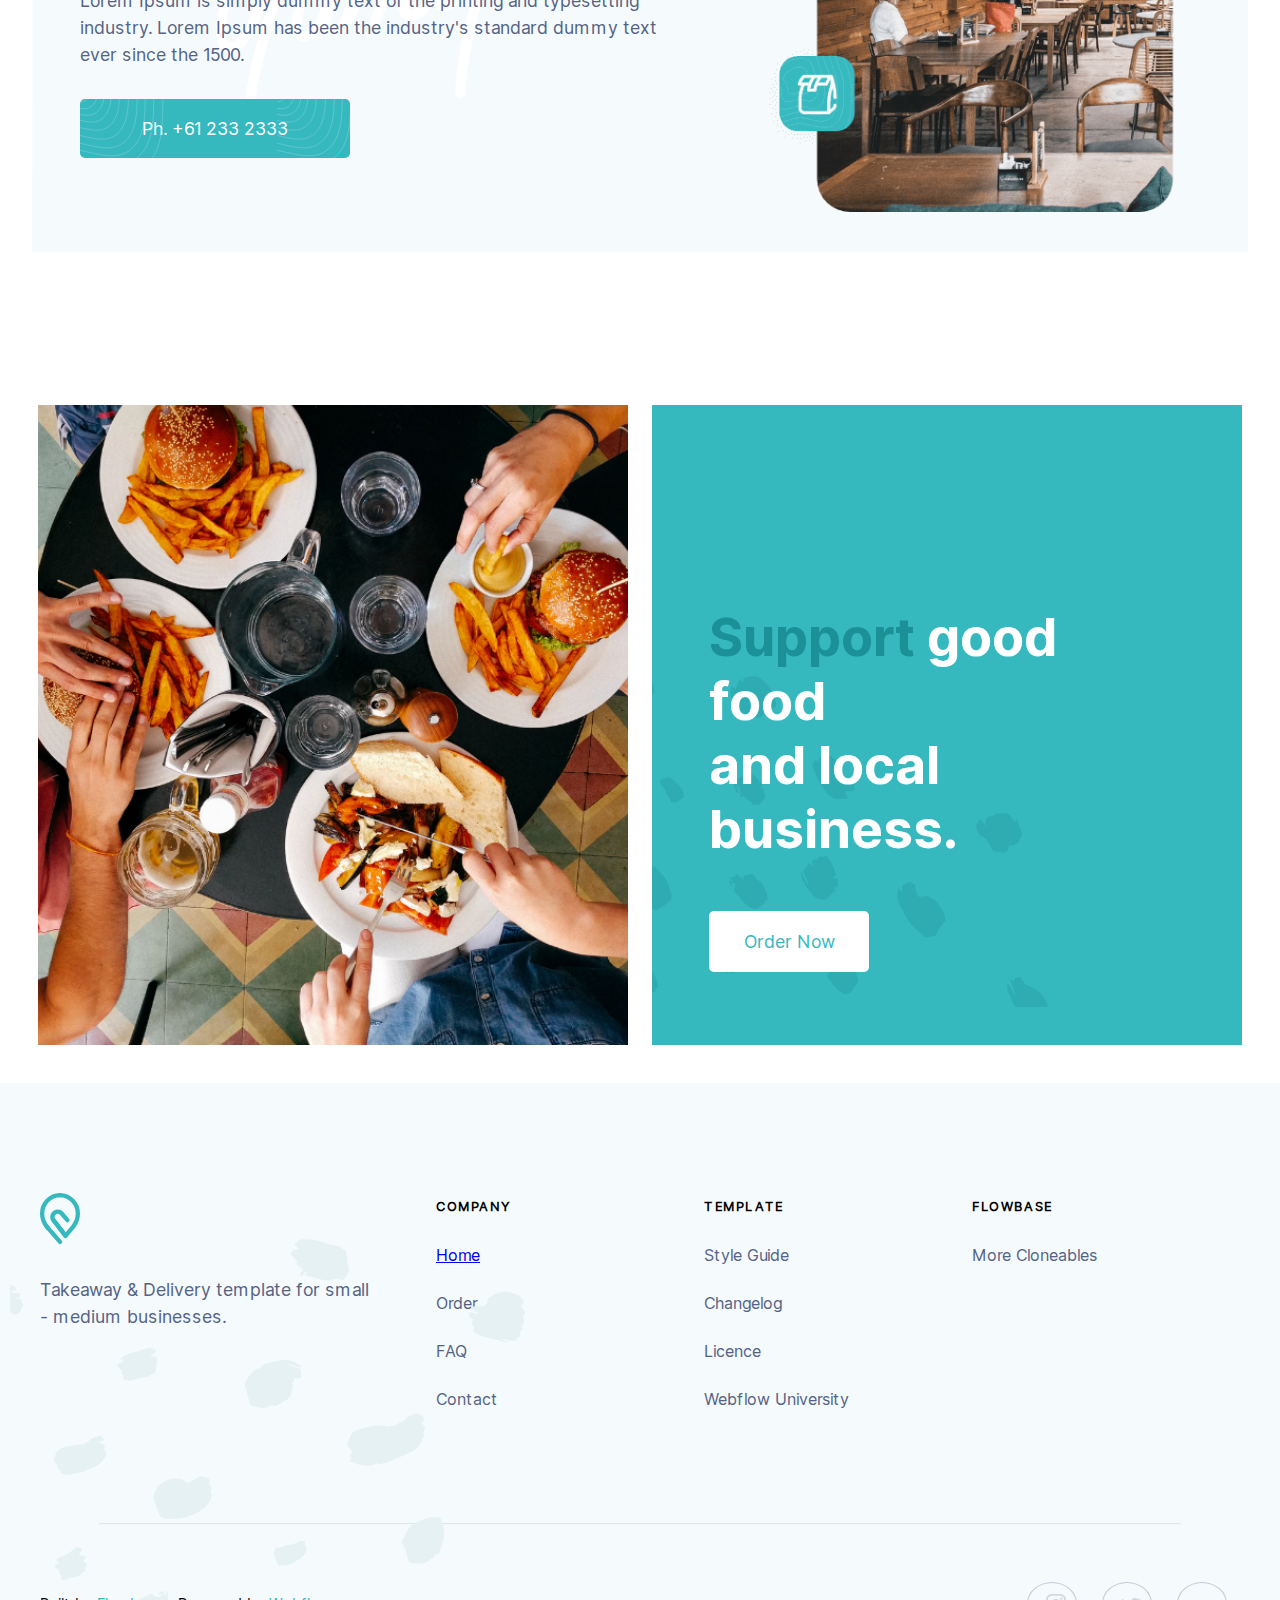
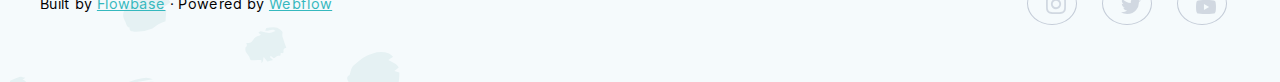
==== commit eb899168: "Completed animations." ====
--- a/src/main/resources/static/index.html
+++ b/src/main/resources/static/index.html
@@ -69,15 +69,15 @@
             <img src="images/BG Shape.svg" id="impression-bg">
             <div id="first-impression-content">
                 <div id="first-impression-left">
-                    <h1>Beautiful food & takeaway, <span class="highlight-blue inter-bold">delivered</span> to your door.</h1>
-                    <p id="h1-under">Lorem Ipsum is simply dummy text of the printing and typesetting industry. Lorem Ipsum has been the industry's standard dummy text ever since the 1500.</p>
-                    <button class="design-button" id="first-impression-button">Place an Order</button>
-                    <img id="trustpilot" src="images/trustpilot-logo.svg">
-                    <p id="review-text"><span class="highlight-blue">4.8 out of 5</span> based on 2000+ reviews</p>
+                    <h1 class="fadeIn">Beautiful food & takeaway, <span class="highlight-blue inter-bold">delivered</span> to your door.</h1>
+                    <p id="h1-under" class="fadeIn">Lorem Ipsum is simply dummy text of the printing and typesetting industry. Lorem Ipsum has been the industry's standard dummy text ever since the 1500.</p>
+                    <button class="design-button fadeIn" id="first-impression-button">Place an Order</button>
+                    <img id="trustpilot" class="fadeIn"src="images/trustpilot-logo.svg">
+                    <p id="review-text" class="fadeIn"><span class="highlight-blue">4.8 out of 5</span> based on 2000+ reviews</p>
                 </div>
 
                 <div id="first-impression-right">
-                    <img src="images/Hero Image.png" id="social-food">
+                    <img src="images/Hero Image.png" id="social-food" class="fadeIn">
                 </div>
             </div>
         </section>
--- a/src/main/resources/static/styles.css
+++ b/src/main/resources/static/styles.css
@@ -71,6 +71,36 @@
     width: 100%;
 }
 
+/* Animations */
+@keyframes fadeIn {
+    from {
+        opacity: 0;
+        left: -30px;
+    }
+
+    to {
+        opacity: 1;
+        left: 0px;
+    }
+}
+
+@keyframes grow {
+    from {
+        transform: scale(0.9);
+    }
+
+    to {
+        transform: scale(1);
+    }
+}
+
+.fadeIn {
+    animation-duration: .5s;
+    animation-delay: 1s;
+    animation-timing-function: ease;
+    animation-fill-mode: backwards;
+}
+
 /* == Templates CSS ==*/
 
 /* Empty Cart */
@@ -137,6 +167,7 @@
     padding-top: 15px;
     padding-bottom: 15px;
     margin-top: 15px;
+    cursor: pointer;
 }
 
 /* Cart Item CSS*/
@@ -377,7 +408,6 @@
     flex-direction: column;
     align-items: center;
     justify-content: center;
-    overflow: hidden;
 }
 
 #first-impression-left h1 {
@@ -386,6 +416,10 @@
     font-family: inter-bold;
     line-height: 3.1rem;
     margin: 6% 0;
+    animation-name: fadeIn;
+    animation-delay: .5s;
+    animation-duration: .6s;
+    position: relative;
 }
 
 #h1-under {
@@ -394,19 +428,35 @@
     text-align: center;
     font-size: 1.1rem;
     line-height: 1.5rem;
+    animation-name: fadeIn;
+    animation-delay: .9s;
+    animation-duration: .6s;
+    position: relative;
 }
 
 #first-impression-button {
     margin: 12% 0 7%;
+    animation-name: fadeIn;
+    animation-delay: 1.1s;
+    animation-duration: .6s;
+    position: relative;
 }
 
 #trustpilot {
     margin: 10px 15px 10px 0px;
+    animation-name: fadeIn;
+    animation-delay: 1.2s;
+    animation-duration: .6s;
+    position: relative;
 }
 
 #review-text {
     color: black;
     margin-bottom: 6rem;
+    animation-name: fadeIn;
+    animation-delay: 1.2s;
+    animation-duration: .6s;
+    position: relative;
 }
 
 #first-impression-right {
@@ -417,6 +467,10 @@
 
 #social-food {
     width: 95%;
+    animation-name: fadeIn, grow;
+    animation-delay: .7s;
+    animation-duration: 2s, .8s;
+    animation-timing-function: ease, ease-in-out;
 }
 
 #impression-bg {
@@ -687,6 +741,8 @@
     margin-left: auto;
     margin-right: auto;
     margin: 50px auto 100px;
+    position: relative;
+    animation-name: fadeIn;
 }
 
 /* Faq Section */
